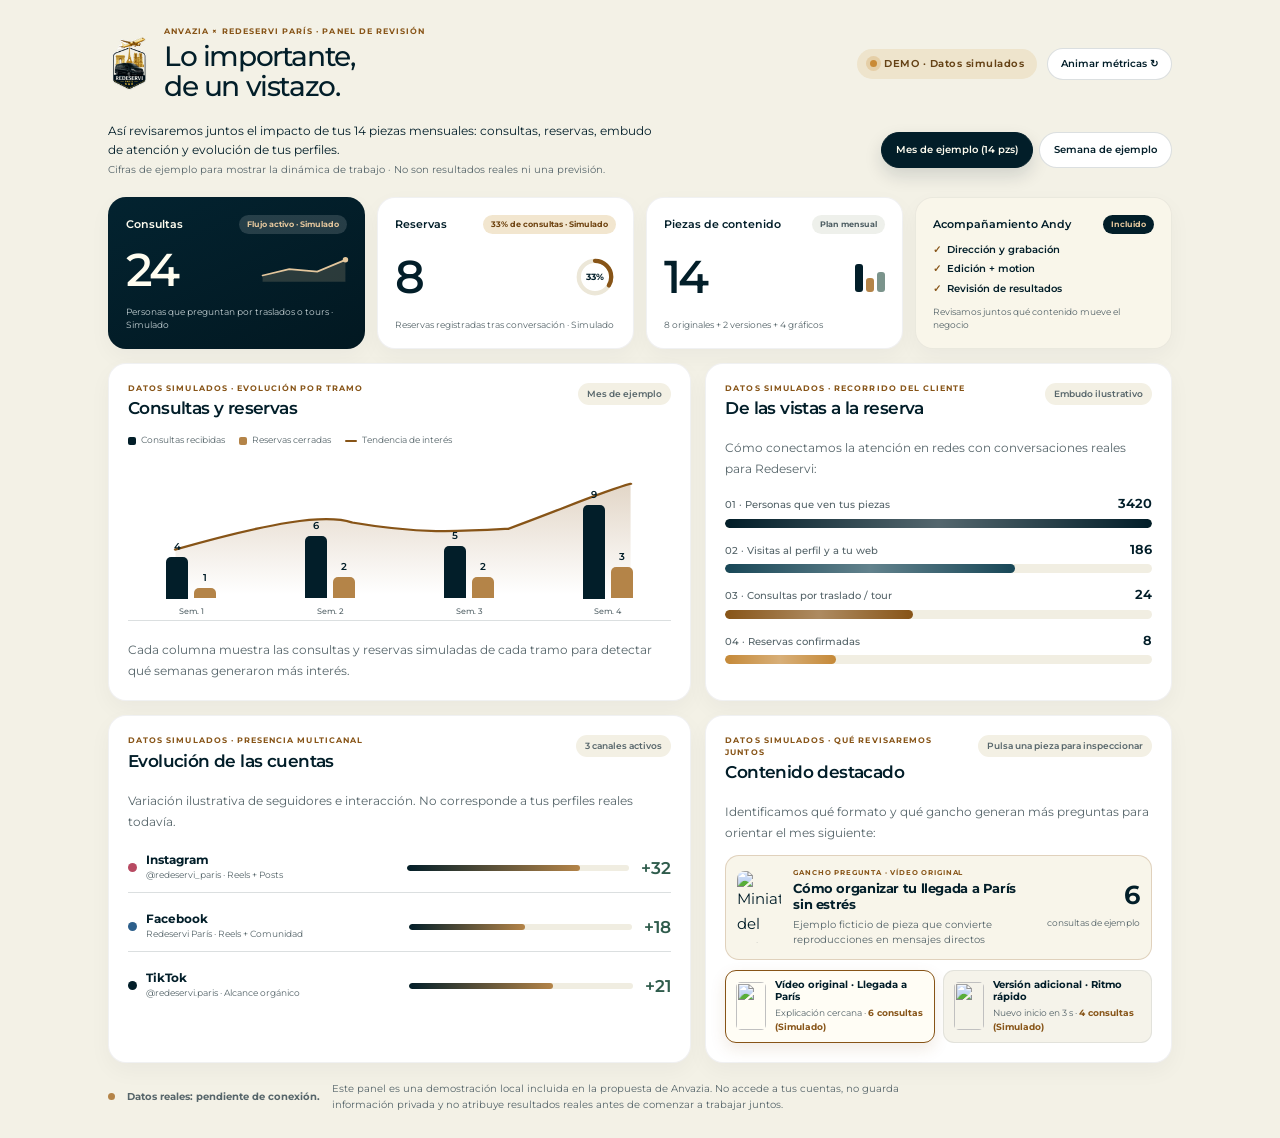
==== demo.html @ 2d719757 "feat: deploy Redeservi proposal and dashboard demo" ====
<!doctype html>
<html lang="es">
<head>
<meta charset="utf-8">
<meta name="referrer" content="no-referrer">
<meta name="viewport" content="width=device-width,initial-scale=1">
<title>Redeservi · Panel demo de seguimiento y resultados</title>
<link rel="stylesheet" href="web-assets/site.css">
<script src="web-assets/site.js" defer></script>
</head>
<body class="dashboard-body">
<main class="dashboard-app" id="dashboard-root">
 <header class="dashboard-header">
  <div class="dashboard-brand">
   <img data-local="web-assets/logo.png" data-imgur="https://i.imgur.com/gsu6xul.png" src="web-assets/logo.png" onerror="if(!this.dataset.fb){this.dataset.fb=1;this.src=this.dataset.imgur;}" alt="Redeservi París" width="48" height="72">
   <div>
    <span class="small-label">ANVAZIA × REDESERVI PARÍS · PANEL DE REVISIÓN</span>
    <h1>Lo importante,<br>de un vistazo.</h1>
   </div>
  </div>
  <div class="dashboard-header-right">
   <span class="demo-badge"><i class="dot-live" aria-hidden="true"></i> DEMO · Datos simulados</span>
   <button type="button" class="dash-replay-btn" id="dash-animate-btn" title="Repetir animación del dashboard">Animar métricas ↻</button>
  </div>
 </header>

 <div class="dashboard-intro">
  <p>Así revisaremos juntos el impacto de tus 14 piezas mensuales: consultas, reservas, embudo de atención y evolución de tus perfiles.<br><span>Cifras de ejemplo para mostrar la dinámica de trabajo · No son resultados reales ni una previsión.</span></p>
  <div class="period-controls" role="group" aria-label="Seleccionar periodo de datos simulados">
   <button type="button" class="selected" data-period="month" aria-pressed="true">Mes de ejemplo (14 pzs)</button>
   <button type="button" data-period="week" aria-pressed="false">Semana de ejemplo</button>
  </div>
 </div>

 <div id="dashboard-values" aria-live="polite">
  <div class="metric-grid">
   <article class="metric primary">
    <div class="metric-top">
     <span>Consultas</span>
     <em class="metric-pill" id="consultations-pill">Flujo activo · Simulado</em>
    </div>
    <div class="metric-main-row">
     <strong id="consultations">24</strong>
     <svg class="mini-sparkline" viewBox="0 0 110 38" aria-hidden="true">
      <path class="spark-fill" id="spark-consult-fill" d="M2,34 L2,26 L36,18 L72,21 L108,6 L108,34 Z"></path>
      <path class="spark-line" id="spark-consult-line" d="M2,26 L36,18 L72,21 L108,6"></path>
      <circle class="spark-dot" id="spark-consult-dot" cx="108" cy="6" r="3.5"></circle>
     </svg>
    </div>
    <p>Personas que preguntan por traslados o tours · Simulado</p>
   </article>

   <article class="metric">
    <div class="metric-top">
     <span>Reservas</span>
     <em class="metric-pill gold" id="reservations-rate">33% de consultas · Simulado</em>
    </div>
    <div class="metric-main-row">
     <strong id="reservations">8</strong>
     <div class="mini-ring-wrap" aria-hidden="true">
      <svg class="mini-ring" viewBox="0 0 44 44">
       <circle class="ring-bg" cx="22" cy="22" r="17"></circle>
       <circle class="ring-fg" id="reservations-ring" cx="22" cy="22" r="17" stroke-dasharray="106.8" stroke-dashoffset="71"></circle>
      </svg>
      <span id="reservations-ring-label">33%</span>
     </div>
    </div>
    <p>Reservas registradas tras conversación · Simulado</p>
   </article>

   <article class="metric">
    <div class="metric-top">
     <span>Piezas de contenido</span>
     <em class="metric-pill subtle">Plan mensual</em>
    </div>
    <div class="metric-main-row">
     <strong id="content-count">14</strong>
     <div class="piece-stack-bars" aria-hidden="true">
      <span class="ps-orig" title="8 originales"></span>
      <span class="ps-ver" title="2 versiones"></span>
      <span class="ps-graf" title="4 gráficos"></span>
     </div>
    </div>
    <p id="content-label">8 originales + 2 versiones + 4 gráficos</p>
   </article>

   <article class="metric review-card">
    <div class="metric-top">
     <span>Acompañamiento Andy</span>
     <em class="metric-pill dark">Incluido</em>
    </div>
    <div class="review-checks">
     <span><i>✓</i> Dirección y grabación</span>
     <span><i>✓</i> Edición + motion</span>
     <span><i>✓</i> Revisión de resultados</span>
    </div>
    <p>Revisamos juntos qué contenido mueve el negocio</p>
   </article>
  </div>

  <div class="dashboard-panels">
   <section class="chart-panel">
    <div class="panel-heading">
     <div>
      <span class="small-label">DATOS SIMULADOS · EVOLUCIÓN POR TRAMO</span>
      <h2>Consultas y reservas</h2>
     </div>
     <span class="period-chip" id="period-label">Mes de ejemplo</span>
    </div>
    <div class="chart-legend">
     <span><i class="leg-ink"></i>Consultas recibidas</span>
     <span><i class="leg-gold"></i>Reservas cerradas</span>
     <span><i class="leg-line"></i>Tendencia de interés</span>
    </div>
    <div class="chart-stage">
     <svg class="chart-wave-svg" viewBox="0 0 400 150" preserveAspectRatio="none" aria-hidden="true">
      <defs>
       <linearGradient id="waveGrad" x1="0" y1="0" x2="0" y2="1">
        <stop offset="0%" stop-color="#875417" stop-opacity="0.24"></stop>
        <stop offset="100%" stop-color="#875417" stop-opacity="0.0"></stop>
       </linearGradient>
      </defs>
      <path id="chart-wave-area" d="M35,95 C105,65 145,55 165,65 C215,78 245,75 280,72 C320,50 350,30 370,22 L370,145 L35,145 Z" fill="url(#waveGrad)"></path>
      <path class="wave-stroke-anim" id="chart-wave-line" d="M35,95 C105,65 145,55 165,65 C215,78 245,75 280,72 C320,50 350,30 370,22" fill="none" stroke="#875417" stroke-width="2.5" stroke-linecap="round"></path>
     </svg>
     <div class="bar-chart" id="bar-chart" aria-label="Mes de ejemplo: 24 consultas y 8 reservas">
      <div class="bar-group"><div class="bar" style="height:35%" aria-label="Sem. 1: 4 consultas simuladas"><b>4</b></div><div class="bar reservation" style="height:10%" aria-label="Sem. 1: 1 reservas simuladas"><b>1</b></div><span>Sem. 1</span></div>
      <div class="bar-group"><div class="bar" style="height:52%" aria-label="Sem. 2: 6 consultas simuladas"><b>6</b></div><div class="bar reservation" style="height:18%" aria-label="Sem. 2: 2 reservas simuladas"><b>2</b></div><span>Sem. 2</span></div>
      <div class="bar-group"><div class="bar" style="height:43%" aria-label="Sem. 3: 5 consultas simuladas"><b>5</b></div><div class="bar reservation" style="height:18%" aria-label="Sem. 3: 2 reservas simuladas"><b>2</b></div><span>Sem. 3</span></div>
      <div class="bar-group"><div class="bar" style="height:78%" aria-label="Sem. 4: 9 consultas simuladas"><b>9</b></div><div class="bar reservation" style="height:26%" aria-label="Sem. 4: 3 reservas simuladas"><b>3</b></div><span>Sem. 4</span></div>
     </div>
    </div>
    <p class="caption">Cada columna muestra las consultas y reservas simuladas de cada tramo para detectar qué semanas generaron más interés.</p>
   </section>

   <section class="funnel-panel">
    <div class="panel-heading">
     <div>
      <span class="small-label">DATOS SIMULADOS · RECORRIDO DEL CLIENTE</span>
      <h2>De las vistas a la reserva</h2>
     </div>
     <span class="period-chip">Embudo ilustrativo</span>
    </div>
    <p class="caption">Cómo conectamos la atención en redes con conversaciones reales para Redeservi:</p>
    <div class="funnel-steps" id="funnel-steps">
     <div class="funnel-row">
      <div class="funnel-meta"><span>01 · Personas que ven tus piezas</span><strong id="funnel-reach">3.420</strong></div>
      <div class="funnel-bar-track"><div class="funnel-bar-fill f1" id="funnel-bar-1" style="width:100%"></div></div>
     </div>
     <div class="funnel-row">
      <div class="funnel-meta"><span>02 · Visitas al perfil y a tu web</span><strong id="funnel-visits">186</strong></div>
      <div class="funnel-bar-track"><div class="funnel-bar-fill f2" id="funnel-bar-2" style="width:68%"></div></div>
     </div>
     <div class="funnel-row">
      <div class="funnel-meta"><span>03 · Consultas por traslado / tour</span><strong id="funnel-queries">24</strong></div>
      <div class="funnel-bar-track"><div class="funnel-bar-fill f3" id="funnel-bar-3" style="width:44%"></div></div>
     </div>
     <div class="funnel-row">
      <div class="funnel-meta"><span>04 · Reservas confirmadas</span><strong id="funnel-bookings">8</strong></div>
      <div class="funnel-bar-track"><div class="funnel-bar-fill f4" id="funnel-bar-4" style="width:26%"></div></div>
     </div>
    </div>
   </section>
  </div>

  <div class="dashboard-panels secondary-panels">
   <section class="account-panel">
    <div class="panel-heading">
     <div>
      <span class="small-label">DATOS SIMULADOS · PRESENCIA MULTICANAL</span>
      <h2>Evolución de las cuentas</h2>
     </div>
     <span class="period-chip">3 canales activos</span>
    </div>
    <p class="caption">Variación ilustrativa de seguidores e interacción. No corresponde a tus perfiles reales todavía.</p>

    <div class="account-list">
     <div class="account-row">
      <div class="acc-info">
       <span class="acc-dot ig" aria-hidden="true"></span>
       <div><b>Instagram</b><small>@redeservi_paris · Reels + Posts</small></div>
      </div>
      <div class="acc-bar-wrap" aria-hidden="true"><i id="ig-bar" style="width:78%"></i></div>
      <strong id="instagram-growth">+32</strong>
     </div>
     <div class="account-row">
      <div class="acc-info">
       <span class="acc-dot fb" aria-hidden="true"></span>
       <div><b>Facebook</b><small>Redeservi París · Reels + Comunidad</small></div>
      </div>
      <div class="acc-bar-wrap" aria-hidden="true"><i id="fb-bar" style="width:52%"></i></div>
      <strong id="facebook-growth">+18</strong>
     </div>
     <div class="account-row">
      <div class="acc-info">
       <span class="acc-dot tt" aria-hidden="true"></span>
       <div><b>TikTok</b><small>@redeservi.paris · Alcance orgánico</small></div>
      </div>
      <div class="acc-bar-wrap" aria-hidden="true"><i id="tt-bar" style="width:64%"></i></div>
      <strong id="tiktok-growth">+21</strong>
     </div>
    </div>
   </section>

   <section class="highlight-panel">
    <div class="panel-heading">
     <div>
      <span class="small-label">DATOS SIMULADOS · QUÉ REVISAREMOS JUNTOS</span>
      <h2>Contenido destacado</h2>
     </div>
     <span class="period-chip">Pulsa una pieza para inspeccionar</span>
    </div>
    <p class="caption">Identificamos qué formato y qué gancho generan más preguntas para orientar el mes siguiente:</p>

    <div class="highlight-content" id="highlight-spotlight">
     <img class="highlight-thumb" id="highlight-thumb" data-local="web-assets/frank-scene-1.jpg" referrerpolicy="no-referrer" src="https://i.imgur.com/VEMhMF5.jpeg" onerror="if(!this.dataset.fb){this.dataset.fb=1;this.src='web-assets/frank-scene-1.jpg';}" alt="Miniatura del vídeo de Frank" width="56" height="96">
     <div class="highlight-copy">
      <span class="hl-tag" id="highlight-tag">GANCHO PREGUNTA · VÍDEO ORIGINAL</span>
      <h3 id="highlight-title">Cómo organizar tu llegada a París sin estrés</h3>
      <p id="highlight-desc">Ejemplo ficticio de pieza que convierte reproducciones en mensajes directos</p>
     </div>
     <div class="highlight-number">
      <strong id="highlight-count">6</strong>
      <span>consultas de ejemplo</span>
     </div>
    </div>

    <div class="highlight-subgrid" role="group" aria-label="Seleccionar pieza de ejemplo para ver impacto">
     <button type="button" class="hl-mini-card is-selected" data-hl-piece="0">
      <img data-local="web-assets/frank-scene-1.jpg" referrerpolicy="no-referrer" src="https://i.imgur.com/VEMhMF5.jpeg" onerror="if(!this.dataset.fb){this.dataset.fb=1;this.src='web-assets/frank-scene-1.jpg';}" alt="" width="40" height="68">
      <div>
       <b>Vídeo original · Llegada a París</b>
       <span>Explicación cercana · <b>6 consultas (Simulado)</b></span>
      </div>
     </button>
     <button type="button" class="hl-mini-card" data-hl-piece="1">
      <img data-local="web-assets/frank-scene-3.jpg" referrerpolicy="no-referrer" src="https://i.imgur.com/r777lOv.jpeg" onerror="if(!this.dataset.fb){this.dataset.fb=1;this.src='web-assets/frank-scene-3.jpg';}" alt="" width="40" height="68">
      <div>
       <b>Versión adicional · Ritmo rápido</b>
       <span>Nuevo inicio en 3 s · <b>4 consultas (Simulado)</b></span>
      </div>
     </button>
    </div>
   </section>
  </div>
 </div>

 <footer class="dashboard-footer">
  <span class="connection-dot" aria-hidden="true"></span>
  <b>Datos reales: pendiente de conexión.</b>
  <p>Este panel es una demostración local incluida en la propuesta de Anvazia. No accede a tus cuentas, no guarda información privada y no atribuye resultados reales antes de comenzar a trabajar juntos.</p>
 </footer>
 <noscript><p>JavaScript desactivado: se muestra solo el ejemplo mensual estático, sin animación ni cambio de periodo.</p></noscript>
</main>
</body>
</html>
---- web-assets/site.css ----
@import url('font.css');
:root{
 --ink:#021e29;
 --ink-soft:#0b2f3d;
 --cream:#fffdf0;
 --gold:#875417;
 --gold-bright:#d69e4e;
 --sand:#ece8d9;
 --muted:#56656a;
 --line:rgba(2,30,41,.14);
 --ease:cubic-bezier(.22,1,.36,1);
 --spring:cubic-bezier(.34,1.56,.64,1);
}
*{box-sizing:border-box}
html{scroll-behavior:smooth;scroll-padding-top:84px;overflow-x:hidden}
body{margin:0;background:var(--cream);color:var(--ink);font:400 15px/1.65 Montserrat,sans-serif;overflow-x:hidden}
img,video,iframe,svg{max-width:100%}
img{display:block}
a{color:inherit}
button{font:inherit;cursor:pointer}
button,a{-webkit-tap-highlight-color:transparent}
a:focus-visible,button:focus-visible,[tabindex]:focus-visible{outline:3px solid #bc7d2f;outline-offset:4px}
button:disabled{cursor:default}
.wrap{width:min(1180px,calc(100% - 88px));margin-inline:auto}
h1,h2,h3,p,figure{margin:0}
h1,h2{font-weight:500;line-height:1.05;letter-spacing:-.06em}
h1{font-size:clamp(38px,4.6vw,66px)}
h2{font-size:clamp(30px,3.8vw,50px)}
h1 em,h2 em{font-family:Georgia,serif;font-weight:400;letter-spacing:-.04em;color:var(--gold)}
h3{font-size:19px;line-height:1.32;letter-spacing:-.03em}
p{max-width:66ch}
p+p{margin-top:12px}
.eyebrow,.small-label{font-size:10px;letter-spacing:.14em;font-weight:700;line-height:1.5;text-transform:uppercase}
.eyebrow{margin-bottom:20px;color:var(--gold);display:inline-flex;align-items:center;gap:8px}
.small-label{display:block}
.lead{font-size:16px;line-height:1.85;color:var(--muted)}
.caption{font-size:12px;line-height:1.75;color:var(--muted);margin-top:18px;max-width:92ch}
.skip{position:absolute;top:-100px;left:20px;background:white;padding:12px;z-index:60}
.skip:focus{top:10px}

/* Top Scroll Progress & Ambient Grain */
.scroll-progress{
 position:fixed;
 top:0;
 left:0;
 right:0;
 height:3px;
 background:linear-gradient(90deg,#875417,#e4c79d,#021e29);
 transform-origin:left;
 transform:scaleX(0);
 z-index:55;
 pointer-events:none;
}
.ambient-grain{
 position:fixed;
 inset:0;
 pointer-events:none;
 z-index:45;
 opacity:.028;
 background-image:radial-gradient(#021e29 .75px,transparent .75px);
 background-size:14px 14px;
}

/* Reveal & Stagger Motion */
[data-reveal]{opacity:1;transform:translateY(0);transition:opacity .85s var(--ease),transform .85s var(--ease)}
.js-ready [data-reveal]:not(.is-visible){opacity:0;transform:translateY(28px)}
.js-ready [data-reveal].is-visible [data-stagger="1"]{animation:card-rise .75s var(--ease) .06s both}
.js-ready [data-reveal].is-visible [data-stagger="2"]{animation:card-rise .75s var(--ease) .18s both}
.js-ready [data-reveal].is-visible [data-stagger="3"]{animation:card-rise .75s var(--ease) .3s both}
@keyframes card-rise{from{opacity:0;transform:translateY(22px) scale(.97)}to{opacity:1;transform:translateY(0) scale(1)}}

/* Floating Fluid Island Header */
.masthead{
 display:flex;
 align-items:center;
 justify-content:space-between;
 padding:14px 24px;
 margin-top:14px;
 gap:20px;
 border-radius:100px;
 background:rgba(255,253,240,.86);
 backdrop-filter:blur(14px);
 -webkit-backdrop-filter:blur(14px);
 border:1px solid rgba(2,30,41,.1);
 box-shadow:0 12px 32px rgba(2,30,41,.05);
 position:sticky;
 top:12px;
 z-index:40;
 transition:box-shadow .35s var(--ease),background .35s var(--ease);
}
.wordmark{font-size:25px;font-weight:650;letter-spacing:-.08em;text-decoration:none;line-height:1}
.wordmark span{display:block;font-size:7.5px;letter-spacing:.3em;margin:5px 0 0 2px;color:var(--gold)}
.mast-nav{display:flex;gap:6px;align-items:center}
.mast-nav a{
 font-size:11.5px;
 text-decoration:none;
 color:var(--muted);
 font-weight:600;
 padding:7px 13px;
 border-radius:100px;
 transition:color .25s var(--ease),background .25s var(--ease);
}
.mast-nav a:hover,.mast-nav a.is-current{color:var(--ink);background:rgba(2,30,41,.07)}
.nav-link{
 font-size:11.5px;
 font-weight:600;
 text-decoration:none;
 background:var(--ink);
 color:var(--cream);
 padding:8px 15px;
 border-radius:100px;
 transition:transform .3s var(--ease),background .3s var(--ease);
}
.nav-link:hover{transform:translateY(-1px);background:#0d3948}
.nav-link span{margin-left:6px}

/* Hero */
.hero{display:grid;grid-template-columns:1.2fr 1fr;align-items:center;gap:44px;padding-block:44px 76px}
.pulse-ring{width:8px;height:8px;border-radius:50%;background:var(--gold);box-shadow:0 0 0 5px rgba(135,84,23,.18);animation:pulse-dot 2.2s infinite}
.hero-copy .lead{margin:24px 0 28px;max-width:54ch}
.hero-actions{display:flex;flex-wrap:wrap;gap:12px;align-items:center}
.byline{font-size:11px;margin-top:20px;color:var(--muted)}
.button{
 display:inline-flex;
 align-items:center;
 justify-content:space-between;
 gap:16px;
 border:0;
 border-radius:100px;
 background:var(--ink);
 color:var(--cream);
 text-decoration:none;
 font-size:12px;
 font-weight:600;
 padding:8px 8px 8px 22px;
 transition:transform .38s var(--ease),background .38s var(--ease),box-shadow .38s var(--ease);
 min-height:48px;
}
.button span{display:grid;place-items:center;width:32px;height:32px;border-radius:50%;background:rgba(255,255,255,.14);font-size:16px;transition:transform .38s var(--spring)}
.button:hover{transform:translateY(-2px);background:#0c3847;box-shadow:0 14px 28px rgba(2,30,41,.16)}
.button:hover span{transform:translate(2px,-2px) scale(1.08)}
.button:active{transform:scale(.98)}
.button.ghost{background:rgba(2,30,41,.05);color:var(--ink);border:1px solid var(--line)}
.button.ghost span{background:rgba(2,30,41,.09)}
.button.light{background:var(--cream);color:var(--ink)}
.button.light span{background:var(--sand)}

.hero-art{
 min-height:510px;
 position:relative;
 display:flex;
 justify-content:center;
 align-items:center;
 background:radial-gradient(circle at 50% 38%,#f7f4e6 0%,#e7e1cd 100%);
 border-radius:160px 160px 28px 28px;
 margin:0 0 25px 16px;
 padding:6px;
 box-shadow:inset 0 0 0 1px rgba(135,84,23,.22),0 26px 56px rgba(2,30,41,.09);
}
.hero-glow-orb{
 position:absolute;
 width:280px;
 height:280px;
 border-radius:50%;
 background:radial-gradient(circle,rgba(214,158,78,.28) 0%,rgba(214,158,78,0) 70%);
 animation:orb-breathe 4.5s ease-in-out infinite alternate;
 pointer-events:none;
}
@keyframes orb-breathe{from{transform:scale(.88);opacity:.65}to{transform:scale(1.18);opacity:1}}
.brand-orbit{position:absolute;width:85%;height:85%;border:1px dashed rgba(135,84,23,.28);border-radius:50%;animation:orbit-spin 38s linear infinite;pointer-events:none}
.brand-orbit.orbit-inner{width:67%;height:67%;border-style:solid;border-color:rgba(2,30,41,.1);animation-direction:reverse;animation-duration:28s}
@keyframes orbit-spin{to{transform:rotate(360deg)}}
.orbit-node{
 position:absolute;
 background:var(--cream);
 color:var(--ink);
 border:1px solid rgba(135,84,23,.3);
 font-size:8px;
 font-weight:700;
 padding:3px 8px;
 border-radius:100px;
 box-shadow:0 4px 12px rgba(2,30,41,.08);
 animation:orbit-counter 38s linear infinite;
}
.orbit-inner .orbit-node{animation-direction:reverse;animation-duration:28s;background:var(--ink);color:#e4c79d}
@keyframes orbit-counter{to{transform:rotate(-360deg)}}
.orbit-node.n1{top:-10px;left:42%}
.orbit-node.n2{bottom:14%;right:-12px}
.orbit-node.n3{top:18%;left:-14px}
.orbit-node.n4{bottom:-10px;left:38%}

.hero-logo{width:236px;height:auto;position:relative;margin-top:-26px;filter:drop-shadow(0 22px 28px rgba(2,30,41,.15));animation:float-soft 4.8s ease-in-out infinite alternate}
@keyframes float-soft{from{transform:translateY(-6px)}to{transform:translateY(6px)}}
.hero-floating-pill{
 position:absolute;
 background:rgba(255,253,240,.94);
 border:1px solid rgba(135,84,23,.26);
 border-radius:100px;
 padding:7px 14px;
 font-size:10px;
 font-weight:600;
 display:inline-flex;
 align-items:center;
 gap:8px;
 box-shadow:0 12px 26px rgba(2,30,41,.1);
}
.hero-floating-pill.pill-top{top:22px;right:18px;animation:float-soft 4s ease-in-out infinite alternate-reverse}
.hero-floating-pill.pill-left{
 top:38%;
 left:-22px;
 border-radius:14px;
 flex-direction:column;
 align-items:flex-start;
 gap:1px;
 padding:9px 13px;
 animation:float-soft 5.2s ease-in-out infinite alternate;
}
.hero-floating-pill.pill-left b{font-size:11px;color:var(--ink)}
.hero-floating-pill.pill-left small{font-size:8.5px;color:var(--gold);font-weight:600}
.dot-live{width:7px;height:7px;border-radius:50%;background:#c98a35;display:inline-block;box-shadow:0 0 0 4px rgba(201,138,53,.24);animation:pulse-dot 2s infinite}
@keyframes pulse-dot{0%,100%{transform:scale(1);opacity:1}50%{transform:scale(1.28);opacity:.7}}

.hero-seal{
 position:absolute;
 bottom:-22px;
 left:-24px;
 right:18px;
 background:linear-gradient(155deg,#042836 0%,#021821 100%);
 color:var(--cream);
 padding:18px 26px;
 border-radius:14px 24px 24px 24px;
 box-shadow:0 20px 40px rgba(2,30,41,.2);
 border:1px solid rgba(228,199,157,.24);
}
.hero-seal>span{display:block;font-size:9px;letter-spacing:.08em;color:#d8c3a3}
.hero-seal strong{display:block;font-size:44px;line-height:1.18;letter-spacing:-.06em;font-weight:500;color:var(--cream)}
.hero-seal small{font-size:15px;font-weight:400;letter-spacing:0;margin-left:6px;color:#e4c79d}

/* Overview bar */
.overview{display:grid;grid-template-columns:repeat(4,1fr);border-block:1px solid var(--line);padding-block:22px;gap:20px}
.ov-item{display:flex;align-items:center;gap:14px;padding:6px 10px;border-radius:14px;transition:background .3s var(--ease),transform .3s var(--ease)}
.ov-item:hover{background:rgba(135,84,23,.06);transform:translateY(-2px)}
.overview strong{font-size:48px;font-weight:500;letter-spacing:-.07em;line-height:1.05;color:var(--ink)}
.overview span{font-size:11px;line-height:1.55;color:var(--muted)}

/* Sections & Equation with Animated Mini-Motions */
.section{padding-block:88px}
.section-head{margin-bottom:42px}
.section-head>p:last-child{margin-top:20px;max-width:62ch;color:var(--muted)}
.split-head{display:grid;grid-template-columns:1.35fr 1fr;gap:48px;align-items:end}
.split-head>p:last-child{font-size:14px;margin-top:0}
.equation{display:grid;grid-template-columns:1fr 30px 1fr 30px 1fr;align-items:stretch;gap:12px}
.number-card{
 padding:26px 24px;
 border-radius:24px;
 background:#f3f0e4;
 box-shadow:inset 0 1px 0 rgba(255,255,255,.9),0 12px 28px rgba(2,30,41,.05);
 border:1px solid rgba(2,30,41,.08);
 display:flex;
 flex-direction:column;
 transition:transform .4s var(--ease),box-shadow .4s var(--ease);
}
.number-card:hover{transform:translateY(-6px);box-shadow:0 20px 42px rgba(2,30,41,.1)}
.nc-head{display:flex;justify-content:space-between;align-items:center;gap:8px}
.nc-chip{font-size:8px;font-weight:700;padding:3px 9px;border-radius:100px;background:rgba(2,30,41,.08);color:var(--ink)}
.originals .nc-chip{background:rgba(228,199,157,.16);color:#e4c79d}
.number-card>strong{font-size:92px;font-weight:450;line-height:1.06;letter-spacing:-.08em;display:block;margin:14px 0}
.number-card p{font-size:13px;line-height:1.72;margin-top:10px;flex:1}
.number-card .small-label{font-size:8px}

/* Mini motion graphics inside the 3 equation cards */
.nc-mini-motion{margin-top:16px;padding-top:12px;border-top:1px solid rgba(2,30,41,.08)}
.originals .nc-mini-motion{border-top-color:rgba(255,255,255,.12)}
.reels-slots{display:grid;grid-template-columns:repeat(8,1fr);gap:5px}
.reels-slots i{
 display:block;
 height:26px;
 border-radius:4px;
 background:rgba(228,199,157,.22);
 border:1px solid rgba(228,199,157,.38);
 animation:slot-pulse 2.4s ease-in-out infinite;
}
.reels-slots i:nth-child(2){animation-delay:.2s}
.reels-slots i:nth-child(3){animation-delay:.4s}
.reels-slots i:nth-child(4){animation-delay:.6s}
.reels-slots i:nth-child(5){animation-delay:.8s}
.reels-slots i:nth-child(6){animation-delay:1s}
.reels-slots i:nth-child(7){animation-delay:1.2s}
.reels-slots i:nth-child(8){animation-delay:1.4s}
@keyframes slot-pulse{0%,100%{background:rgba(228,199,157,.18);transform:scaleY(.88)}50%{background:#e4c79d;transform:scaleY(1.06)}}

.branch-slots{display:flex;gap:6px}
.branch-slots span{
 flex:1;
 font-size:9px;
 font-weight:700;
 padding:6px 8px;
 border-radius:7px;
 background:rgba(255,253,240,.75);
 text-align:center;
 border:1px solid rgba(135,84,23,.22);
 animation:branch-swap 3s ease-in-out infinite alternate;
}
.branch-slots span:last-child{animation-delay:1.5s}
@keyframes branch-swap{from{transform:translateY(0);border-color:rgba(135,84,23,.18)}to{transform:translateY(-2px);border-color:var(--gold);background:#fffdf0}}

.grid-slots{display:grid;grid-template-columns:repeat(4,1fr);gap:5px}
.grid-slots b{
 font-size:8.5px;
 font-weight:700;
 padding:6px 4px;
 border-radius:6px;
 background:white;
 text-align:center;
 border:1px solid rgba(2,30,41,.1);
}

.card-meter{height:4px;background:rgba(2,30,41,.1);border-radius:4px;margin-top:14px;overflow:hidden}
.card-meter span{display:block;height:100%;background:var(--gold);border-radius:4px;position:relative;overflow:hidden}
.card-meter span::after{
 content:'';
 position:absolute;
 inset:0;
 background:linear-gradient(90deg,transparent,rgba(255,255,255,.55),transparent);
 animation:shimmer-sweep 2.6s infinite;
}
@keyframes shimmer-sweep{from{transform:translateX(-100%)}to{transform:translateX(100%)}}

.originals{background:linear-gradient(165deg,#042533 0%,#021821 100%);color:var(--cream)}
.originals .small-label{color:#e4c79d}
.originals .card-meter{background:rgba(255,255,255,.14)}
.originals .card-meter span{background:#e4c79d}
.versions{background:#e7ddc5}
.operator{display:grid;place-items:center;font-size:28px;color:var(--gold);font-weight:600}
.total-line{border-bottom:1px solid var(--line);padding:26px 0;display:flex;justify-content:space-between;align-items:center;gap:20px}
.total-breakdown{flex:1;max-width:520px}
.total-breakdown>span{font-size:13px;display:block}
.total-segments{display:grid;grid-template-columns:8fr 2fr 4fr;gap:4px;height:6px;margin-top:10px}
.total-segments i{display:block;border-radius:100px}
.seg-o{background:var(--ink)}
.seg-v{background:#b48448}
.seg-g{background:#6f8a82}
.total-line>strong{font-size:42px;line-height:1.15;letter-spacing:-.05em}
.total-line small{font-size:15px;font-weight:450;letter-spacing:-.01em;color:var(--gold)}

/* Dark section & gallery with Lightbox zoom */
.dark-section{background:var(--ink);color:var(--cream)}
.dark-section h2 em,.dark-section .eyebrow{color:#e4c79d}
.dark-section .section-head>p:last-child,.dark-section .caption{color:#bfcbcd}
.gallery-header{display:flex;justify-content:space-between;align-items:center;margin-bottom:18px}
.gallery-header h3{font-weight:450}
.gallery-controls{display:flex;gap:8px}
.gallery-controls button{border:1px solid #6b797d;background:rgba(255,255,255,.04);color:var(--cream);border-radius:50%;width:42px;height:42px;font-size:18px;transition:background .25s var(--ease),transform .25s var(--ease)}
.gallery-controls button:hover{background:rgba(255,255,255,.14);transform:scale(1.06)}
.research-gallery{display:flex;gap:20px;overflow-x:auto;scroll-snap-type:x mandatory;padding-bottom:20px;scrollbar-color:#bd9c6c #16343e;scrollbar-width:thin}
.research-gallery figure{flex:0 0 42%;scroll-snap-align:start;background:#0b2c37;padding:8px;border-radius:16px;min-width:0;border:1px solid rgba(255,255,255,.09);transition:transform .35s var(--ease),border-color .35s var(--ease)}
.research-gallery figure:hover{transform:translateY(-4px);border-color:rgba(228,199,157,.4)}
.research-gallery a{display:block;background:white;border-radius:10px;overflow:hidden;position:relative;text-decoration:none}
.research-gallery img{width:100%;height:250px;object-fit:cover;object-position:top;transition:transform .55s var(--ease)}
.research-gallery a:hover img{transform:scale(1.04)}
.zoom-pill{
 position:absolute;
 right:10px;
 bottom:10px;
 background:rgba(2,30,41,.86);
 color:#e4c79d;
 font-size:9px;
 font-weight:700;
 padding:5px 10px;
 border-radius:100px;
 border:1px solid rgba(228,199,157,.35);
 opacity:0;
 transform:translateY(6px);
 transition:opacity .3s var(--ease),transform .3s var(--ease);
}
.research-gallery a:hover .zoom-pill,.research-gallery a:focus-visible .zoom-pill{opacity:1;transform:translateY(0)}
.research-gallery figcaption{padding:14px 10px 8px}
.research-gallery figcaption b{display:block;font-size:13px;font-weight:500}
.research-gallery figcaption span{font-size:11px;color:#bfcbcd}

/* Section 03: Motion Graphic + Frank Video Studio Stage */
.video-layout{display:grid;grid-template-columns:400px minmax(0,1fr);gap:48px;align-items:start}
.video-layout.single-col{grid-template-columns:minmax(0,1fr);max-width:920px}
.motion-card{
 width:100%;
 max-width:400px;
 background:linear-gradient(165deg,#052838 0%,#02161f 100%);
 color:var(--cream);
 padding:18px;
 border-radius:28px;
 box-shadow:0 26px 64px rgba(2,30,41,.22),inset 0 0 0 1px rgba(228,199,157,.18);
 position:relative;
}
.mg-top-bar{display:flex;justify-content:space-between;align-items:center;gap:8px;margin-bottom:12px}
.mg-live-pill{display:inline-flex;align-items:center;gap:7px;font-size:9px;font-weight:700;letter-spacing:.1em;background:rgba(255,255,255,.08);padding:5px 10px;border-radius:100px;color:#e4c79d}
.mg-step-counter{font-size:9px;letter-spacing:.12em;color:#a8b9bd;font-weight:600}

/* 3D Fanned Scene Strip (Ref 04 / Ref 05 style) */
.mg-scene-fan{display:grid;grid-template-columns:repeat(4,1fr);gap:7px;margin-bottom:12px;perspective:600px}
.mg-scene-thumb{
 background:#0b2c37;
 border:1px solid rgba(255,255,255,.14);
 border-radius:11px;
 padding:4px;
 color:var(--cream);
 text-align:center;
 transition:transform .42s var(--spring),border-color .35s var(--ease),background .35s var(--ease),box-shadow .35s var(--ease);
}
.mg-scene-thumb:nth-child(1){transform:rotate(-2.5deg)}
.mg-scene-thumb:nth-child(2){transform:rotate(-.8deg)}
.mg-scene-thumb:nth-child(3){transform:rotate(.8deg)}
.mg-scene-thumb:nth-child(4){transform:rotate(2.5deg)}
.mg-scene-thumb img{width:100%;height:56px;object-fit:cover;border-radius:7px}
.mg-scene-thumb span{display:block;font-size:8px;font-weight:600;margin-top:4px;white-space:nowrap;overflow:hidden;text-overflow:ellipsis;color:#c2d0d4}
.mg-scene-thumb:hover{transform:translateY(-3px) rotate(0deg)}
.mg-scene-thumb.is-active{
 border-color:#e4c79d;
 background:#194859;
 transform:translateY(-5px) scale(1.05) rotate(0deg);
 box-shadow:0 12px 24px rgba(0,0,0,.38),0 0 0 2px rgba(228,199,157,.42);
 z-index:2;
}
.mg-scene-thumb.is-active span{color:#fffdf0}

/* Phone screen with real video + motion graphic HUD */
.mg-phone-shell{
 padding:6px;
 background:rgba(255,255,255,.07);
 border-radius:22px;
 border:1px solid rgba(255,255,255,.14);
}
.mg-phone-screen{
 position:relative;
 border-radius:16px;
 overflow:hidden;
 aspect-ratio:9/14.2;
 background:#011218;
}
.mg-css-slides{position:absolute;inset:0;z-index:0;pointer-events:none}
.mg-css-slide{
 position:absolute;
 inset:0;
 width:100%;
 height:100%;
 object-fit:cover;
 opacity:0;
 animation:css-scene-loop 12s infinite;
 transition:opacity .45s var(--ease),transform .65s var(--ease);
}
.mg-css-slide.s1{animation-delay:0s;opacity:1}
.mg-css-slide.s2{animation-delay:3s}
.mg-css-slide.s3{animation-delay:6s}
.mg-css-slide.s4{animation-delay:9s}
.mg-phone-screen[data-active-slide] .mg-css-slide{animation:none;opacity:0;transform:scale(1.04)}
.mg-phone-screen[data-active-slide="0"] .mg-css-slide.s1,
.mg-phone-screen[data-active-slide="1"] .mg-css-slide.s2,
.mg-phone-screen[data-active-slide="2"] .mg-css-slide.s3,
.mg-phone-screen[data-active-slide="3"] .mg-css-slide.s4{opacity:1;transform:scale(1)}
.mg-slide-vignette{
 position:absolute;
 inset:0;
 background:linear-gradient(180deg,rgba(2,24,33,.52) 0%,rgba(2,24,33,.18) 42%,rgba(2,24,33,.78) 100%);
}
@keyframes css-scene-loop{
 0%,24%{opacity:1;transform:scale(1)}
 28%,96%{opacity:0;transform:scale(1.06)}
 100%{opacity:1;transform:scale(1)}
}
.mg-center-graphic{
 position:absolute;
 top:38%;
 left:50%;
 transform:translate(-50%,-50%);
 z-index:2;
 display:grid;
 place-items:center;
 pointer-events:none;
}
.mg-orbit-ring{
 width:112px;
 height:112px;
 border-radius:50%;
 border:1px dashed rgba(228,199,157,.45);
 animation:orbit-spin 18s linear infinite;
}
.mg-cut-pill{
 position:absolute;
 background:rgba(2,30,41,.82);
 color:#e4c79d;
 border:1px solid rgba(228,199,157,.45);
 border-radius:100px;
 padding:5px 11px;
 font-size:8px;
 font-weight:700;
 letter-spacing:.12em;
 white-space:nowrap;
 box-shadow:0 8px 20px rgba(0,0,0,.35);
}
.mg-scan-reticle,.mg-hud-top,.mg-floating-card,.mg-caption-overlay{z-index:2}
.mg-phone-screen.scene-transition video{transform:scale(1.03)}
.mg-scan-reticle{
 position:absolute;
 inset:12px;
 border:1px dashed rgba(228,199,157,.22);
 border-radius:12px;
 pointer-events:none;
}
.mg-hud-top{
 position:absolute;
 top:10px;
 left:10px;
 right:10px;
 display:flex;
 justify-content:space-between;
 align-items:flex-start;
 gap:8px;
 pointer-events:none;
}
.mg-hook-badge{
 background:rgba(2,30,41,.88);
 border:1px solid rgba(228,199,157,.6);
 border-radius:12px;
 padding:7px 11px;
 box-shadow:0 10px 24px rgba(0,0,0,.38);
 transform-origin:left top;
 transition:transform .42s var(--spring),opacity .42s var(--ease);
}
.mg-hook-badge.pop{animation:hook-pop .48s var(--spring)}
@keyframes hook-pop{0%{transform:scale(.88) translateY(-6px);opacity:.5}100%{transform:scale(1) translateY(0);opacity:1}}
.mg-hook-tag{display:block;font-size:7px;letter-spacing:.14em;color:#e4c79d;font-weight:700}
.mg-hook-badge strong{display:block;font-size:11px;line-height:1.25;color:#fffdf0;margin-top:2px}
.mg-Watermark{width:28px;height:auto;opacity:.92;filter:drop-shadow(0 4px 8px rgba(0,0,0,.5))}

/* Floating kinetic card over Frank's video */
.mg-floating-card{
 position:absolute;
 left:10px;
 right:10px;
 bottom:64px;
 background:rgba(255,253,240,.96);
 color:var(--ink);
 border-radius:14px;
 padding:10px 12px;
 box-shadow:0 16px 36px rgba(2,30,41,.46);
 border:1px solid rgba(135,84,23,.32);
 pointer-events:none;
 transition:transform .42s var(--ease),opacity .42s var(--ease);
}
.mg-floating-card.pulse{animation:mg-card-pop .54s var(--spring)}
@keyframes mg-card-pop{
 0%{transform:translateY(12px) scale(.94);opacity:.4}
 65%{transform:translateY(-2px) scale(1.02);opacity:1}
 100%{transform:translateY(0) scale(1);opacity:1}
}
.mg-floating-card .small-label{font-size:7px;color:var(--gold);letter-spacing:.14em}
.mg-floating-row{display:flex;align-items:center;gap:10px;margin-top:3px}
.mg-floating-row strong{
 font-size:26px;
 font-weight:650;
 line-height:1;
 letter-spacing:-.05em;
 color:var(--ink);
 background:#e9dec4;
 border-radius:9px;
 padding:6px 9px;
 min-width:42px;
 text-align:center;
}
.mg-floating-row h3{font-size:13px;font-weight:650;line-height:1.2;color:var(--ink)}
.mg-floating-row p{font-size:10px;line-height:1.35;color:var(--muted);margin-top:2px}

/* Dynamic caption bar + waveform */
.mg-caption-overlay{
 position:absolute;
 left:10px;
 right:10px;
 bottom:10px;
 background:rgba(2,24,33,.9);
 border:1px solid rgba(255,255,255,.18);
 border-radius:11px;
 padding:7px 10px;
 display:flex;
 align-items:center;
 gap:9px;
 pointer-events:none;
}
.mg-waveform{display:flex;align-items:center;gap:2px;height:16px;flex-shrink:0}
.mg-waveform i{
 display:block;
 width:2.5px;
 height:8px;
 background:#e4c79d;
 border-radius:2px;
 animation:wave-bounce .85s ease-in-out infinite alternate;
}
.mg-waveform i:nth-child(2n){animation-duration:.6s;height:14px}
.mg-waveform i:nth-child(3n){animation-duration:1.05s;height:6px}
.mg-waveform i:nth-child(4n){animation-duration:.72s;height:12px}
@keyframes wave-bounce{from{transform:scaleY(.4)}to{transform:scaleY(1.2)}}
.mg-sub-line{font-size:10px;line-height:1.3;color:#fffdf0;font-weight:500}
.mg-sub-line span{color:#e4c79d;font-weight:700}
.mg-sub-line em{font-style:normal;background:rgba(228,199,157,.24);color:#ffe2b3;padding:1px 5px;border-radius:4px;font-weight:700}

/* Multi-track NLE mini timeline with sweeping playhead */
.mg-nle-tracks{margin-top:12px;background:rgba(255,255,255,.04);border-radius:12px;padding:9px 10px;border:1px solid rgba(255,255,255,.09);position:relative;overflow:hidden}
.mg-nle-playhead{
 position:absolute;
 top:0;
 bottom:0;
 left:66px;
 width:2px;
 background:#e4c79d;
 box-shadow:0 0 8px #e4c79d;
 pointer-events:none;
 animation:playhead-sweep 12s linear infinite;
}
.motion-card.is-playing .mg-nle-playhead{animation:playhead-sweep 12s linear forwards}
@keyframes playhead-sweep{from{left:66px}to{left:calc(100% - 12px)}}
.mg-nle-row{display:grid;grid-template-columns:56px 1fr;align-items:center;gap:8px;font-size:8px;color:#a9b9bd;margin-bottom:5px}
.mg-nle-clips{display:grid;grid-template-columns:repeat(4,1fr);gap:4px}
.mg-nle-row:nth-child(3) .mg-nle-clips{grid-template-columns:1.1fr 1.4fr 1fr}
.mg-nle-clips b{
 background:#153b49;
 color:#d7e2e5;
 padding:3px 5px;
 border-radius:4px;
 font-weight:500;
 white-space:nowrap;
 overflow:hidden;
 text-overflow:ellipsis;
 border-left:2px solid #e4c79d;
 transition:background .3s var(--ease),color .3s var(--ease);
}
.mg-nle-clips b.is-lit{background:#e4c79d;color:var(--ink);font-weight:700}
.mg-nle-clips b.m1,.mg-nle-clips b.m2,.mg-nle-clips b.m3{background:#2d2518;border-left-color:#d69e4e;color:#f3dec0}
.motion-track{height:4px;background:#24434d;margin-top:7px;border-radius:4px;overflow:hidden}
.motion-track i{display:block;height:100%;background:linear-gradient(90deg,#e4c79d,#c98a35);transform-origin:left;animation:motion-progress 12s linear infinite}
.motion-card.is-playing .motion-track i{transition:none;animation:motion-progress 12s linear forwards}
@keyframes motion-progress{from{transform:scaleX(0)}to{transform:scaleX(1)}}

.mg-controls{display:grid;grid-template-columns:1fr;gap:8px;margin-top:12px}
.mg-btn-primary,.mg-btn-secondary{
 border-radius:100px;
 padding:9px 12px;
 font-size:10px;
 font-weight:600;
 min-height:40px;
 transition:transform .25s var(--ease),background .25s var(--ease);
}
.mg-btn-primary{background:#e4c79d;color:var(--ink);border:0}
.mg-btn-primary:hover{background:#efd7b0;transform:translateY(-1px)}
.mg-btn-secondary{background:rgba(255,255,255,.08);color:var(--cream);border:1px solid rgba(255,255,255,.18)}
.mg-btn-secondary:hover{background:rgba(255,255,255,.15)}
.motion-note{font-size:9px;display:block;margin-top:10px;text-align:center;color:#9eb0b5}

/* Right side of Section 03 */
.mg-explainer-banner{
 display:flex;
 justify-content:space-between;
 align-items:center;
 gap:16px;
 background:#f2eee0;
 border:1px solid var(--line);
 border-radius:18px;
 padding:18px 22px;
 margin-bottom:20px;
}
.mg-explainer-banner .small-label{font-size:8px;color:var(--gold)}
.mg-explainer-banner h3{font-size:17px;margin-top:4px}
.mg-pill-offer{
 background:var(--ink);
 color:#e4c79d;
 font-size:10px;
 font-weight:700;
 padding:8px 14px;
 border-radius:100px;
 white-space:nowrap;
}
.variant-copy>p:not(.eyebrow):not(.caption){font-size:14px;color:var(--muted)}
.variant-options{display:flex;flex-wrap:wrap;gap:9px;margin:22px 0 16px}
.variant-options button,.period-controls button{
 border:1px solid var(--line);
 background:white;
 color:var(--ink);
 border-radius:100px;
 padding:10px 16px;
 font-size:11px;
 font-weight:600;
 min-height:42px;
 transition:background .3s var(--ease),color .3s var(--ease),transform .3s var(--ease),box-shadow .3s var(--ease);
}
.variant-options button:hover,.period-controls button:hover{transform:translateY(-1px)}
.variant-options .selected,.period-controls .selected{background:var(--ink);color:var(--cream);border-color:var(--ink);box-shadow:0 8px 18px rgba(2,30,41,.14)}
.variant-stage{
 background:#f1edde;
 border-radius:22px;
 padding:26px;
 border:1px solid rgba(2,30,41,.09);
 box-shadow:inset 0 1px 0 rgba(255,255,255,.85),0 14px 32px rgba(2,30,41,.04);
 transition:transform .35s var(--ease);
}
.variant-stage.stage-swap{animation:stage-fade .4s var(--ease)}
@keyframes stage-fade{from{opacity:.55;transform:translateY(6px)}to{opacity:1;transform:translateY(0)}}
.variant-stage-head{display:flex;justify-content:space-between;align-items:center;gap:12px}
.variant-badge{background:#e4dac1;color:#5c3b11;font-size:9px;font-weight:700;padding:5px 11px;border-radius:100px}
.variant-stage h3{margin:14px 0 10px;font-size:23px}
.variant-stage>p{font-size:13px;color:var(--muted)}

.edit-timeline{display:grid;grid-template-columns:1fr auto 1fr auto 1fr;gap:8px;align-items:center;margin-top:22px}
.timeline-step{
 background:var(--cream);
 padding:8px 10px;
 border-radius:12px;
 display:flex;
 align-items:center;
 gap:10px;
 border:1px solid rgba(2,30,41,.09);
 cursor:pointer;
 transition:transform .38s var(--spring),border-color .35s var(--ease),box-shadow .35s var(--ease);
}
.timeline-step:hover{transform:translateY(-2px)}
.timeline-step.is-highlighted{
 border-color:var(--gold);
 background:#fffdf6;
 box-shadow:0 10px 24px rgba(135,84,23,.15),0 0 0 2px rgba(135,84,23,.18);
 transform:translateY(-3px) scale(1.02);
}
.timeline-step img{width:38px;height:58px;object-fit:cover;border-radius:7px;flex-shrink:0}
.beat-step-num{
 width:36px;
 height:36px;
 border-radius:10px;
 background:var(--ink);
 color:#e4c79d;
 display:grid;
 place-items:center;
 font-size:12px;
 font-weight:700;
 flex-shrink:0;
}
.timeline-step.is-highlighted .beat-step-num{background:var(--gold);color:#fffdf0}
.timeline-step small{display:block;font-size:8px;color:var(--gold);font-weight:700;letter-spacing:.06em}
.timeline-step span{display:block;font-size:11px;font-weight:600;line-height:1.25;margin-top:2px}
.tl-connector{font-style:normal;color:var(--gold);font-weight:700;font-size:16px}

.mg-layers-breakdown{display:grid;grid-template-columns:repeat(3,1fr);gap:10px;margin-top:16px;padding-top:16px;border-top:1px solid var(--line)}
.mg-layer-chip{background:rgba(255,253,240,.72);border-radius:10px;padding:10px 12px;display:flex;align-items:flex-start;gap:8px;border:1px solid rgba(2,30,41,.06)}
.chip-dot{width:7px;height:7px;border-radius:50%;background:var(--gold);margin-top:4px;flex-shrink:0}
.mg-layer-chip b{display:block;font-size:11px;color:var(--ink)}
.mg-layer-chip span{display:block;font-size:10px;color:var(--muted);margin-top:2px}

/* Section 04: Process + Accompaniment + Review + Dashboard Value Prop */
.process-section{background:#f0ecde;border-block:1px solid var(--line)}
.value-cycle-banner{
 display:grid;
 grid-template-columns:1fr auto 1fr auto 1fr auto 1fr;
 align-items:center;
 gap:10px;
 background:var(--cream);
 border:1px solid var(--line);
 border-radius:20px;
 padding:18px 20px;
 margin-bottom:40px;
 box-shadow:0 12px 30px rgba(2,30,41,.04);
}
.cycle-node{
 padding:11px 13px;
 border-radius:14px;
 background:#f7f4e8;
 border:1px solid transparent;
 transition:transform .38s var(--ease),border-color .38s var(--ease),box-shadow .38s var(--ease);
}
.cycle-node.active{background:var(--ink);color:var(--cream)}
.cycle-node.is-pulse{
 border-color:var(--gold);
 transform:translateY(-3px);
 box-shadow:0 10px 22px rgba(135,84,23,.16);
}
.cycle-step{display:block;font-size:8px;font-weight:700;letter-spacing:.14em;color:var(--gold)}
.cycle-node.active .cycle-step{color:#e4c79d}
.cycle-node strong{display:block;font-size:13px;margin-top:3px}
.cycle-node small{display:block;font-size:10px;color:var(--muted);margin-top:2px}
.cycle-node.active small{color:#c5d0d2}
.cycle-arrow{color:var(--gold);font-size:16px;font-weight:700}

.process-list{display:grid;grid-template-columns:repeat(3,1fr);gap:22px;list-style:none;padding:0;margin:0}
.process-list li{
 display:flex;
 flex-direction:column;
 gap:12px;
 padding:24px;
 border-radius:22px;
 background:var(--cream);
 border:1px solid rgba(2,30,41,.09);
 box-shadow:0 10px 24px rgba(2,30,41,.03);
 transition:transform .38s var(--ease),box-shadow .38s var(--ease),border-color .38s var(--ease);
}
.process-list li:hover,.process-list li.is-cycle-focus{transform:translateY(-5px);box-shadow:0 18px 38px rgba(2,30,41,.09);border-color:rgba(135,84,23,.35)}
.process-list li.featured-pillar{
 background:linear-gradient(165deg,#042533 0%,#021a24 100%);
 color:var(--cream);
 border-color:rgba(228,199,157,.28);
}
.pillar-top{display:flex;justify-content:space-between;align-items:center}
.pillar-top>span{font-family:Georgia,serif;font-size:30px;color:var(--gold);line-height:1}
.process-list li.featured-pillar .pillar-top>span{color:#e4c79d}
.pillar-badge{font-style:normal;font-size:8.5px;font-weight:700;padding:4px 9px;border-radius:100px;background:#ece6d4;color:#5c3c12}
.pillar-badge.gold{background:rgba(228,199,157,.16);color:#e4c79d;border:1px solid rgba(228,199,157,.28)}
.pillar-tag{display:block;font-size:8px;font-weight:700;letter-spacing:.14em;color:var(--gold);margin-bottom:6px}
.process-list li.featured-pillar .pillar-tag{color:#e4c79d}
.process-list p{font-size:12.5px;line-height:1.7;margin-top:8px;color:var(--muted)}
.process-list li.featured-pillar p{color:#c9d4d6}

.value-summary-card{
 margin-top:32px;
 background:linear-gradient(160deg,#032330 0%,#021720 100%);
 color:var(--cream);
 border-radius:24px;
 padding:32px 36px;
 display:grid;
 grid-template-columns:1.5fr .9fr;
 gap:36px;
 align-items:center;
 box-shadow:0 22px 50px rgba(2,30,41,.16);
 border:1px solid rgba(228,199,157,.22);
}
.value-summary-copy .small-label,.value-summary-cta .small-label{color:#e4c79d;font-size:8px}
.value-summary-copy h3{font-size:24px;margin-top:8px}
.value-summary-copy>p{font-size:13px;color:#c5d0d2;margin-top:10px}
.review-pillars{display:grid;grid-template-columns:1fr 1fr;gap:10px 18px;margin-top:18px}
.review-pillars span{font-size:11px;color:#d6e0e2;background:rgba(255,255,255,.06);padding:9px 12px;border-radius:10px;border-left:2px solid #e4c79d;transition:transform .28s var(--ease),background .28s var(--ease)}
.review-pillars span:hover{transform:translateX(3px);background:rgba(255,255,255,.1)}
.review-pillars b{display:block;color:var(--cream);font-size:11.5px;margin-bottom:2px}
.value-summary-cta{border-left:1px solid rgba(255,255,255,.16);padding-left:32px}
.value-summary-cta strong{display:block;font-size:28px;margin:6px 0 8px;letter-spacing:-.04em}
.value-summary-cta p{font-size:12px;color:#c5d0d2;margin-bottom:18px}

/* Embedded browser frames */
.demo-toolbar{display:flex;align-items:center;justify-content:space-between;gap:16px;margin-bottom:18px;flex-wrap:wrap}
.toolbar-badges{display:flex;align-items:center;gap:12px;flex-wrap:wrap}
.demo-badge{display:inline-flex;align-items:center;gap:7px;border-radius:100px;background:#eee4cc;color:#654216;font-size:10px;letter-spacing:.05em;padding:7px 13px;font-weight:650;white-space:nowrap}
.demo-hint{font-size:11px;color:var(--muted)}
.text-link{font-size:12px;font-weight:600;text-underline-offset:5px}
.browser-frame{padding:7px;background:#deded4;border-radius:22px;box-shadow:0 22px 58px rgba(2,30,41,.1)}
.browser-chrome{display:flex;justify-content:space-between;padding:8px 15px 12px;gap:15px;font-size:9px;color:#596467;font-weight:600}
.browser-frame iframe{width:100%;border:0;background:var(--cream);display:block;border-radius:15px}
.dashboard-frame{height:980px}
.dashboard-section{background:#efece0}

/* Offer & Closing */
.offer-card{display:grid;grid-template-columns:1.4fr 1fr;gap:56px;background:linear-gradient(160deg,#042634 0%,#021720 100%);color:var(--cream);padding:56px;border-radius:28px;align-items:center;box-shadow:0 26px 60px rgba(2,30,41,.18);border:1px solid rgba(228,199,157,.2)}
.offer-card .eyebrow,.offer-card h2 em{color:#e4c79d}
.offer-card>div>p:not(.eyebrow){color:#c5d0d2;font-size:13.5px;margin-top:20px}
.offer-list{padding:0;margin:26px 0 0;list-style:none;font-size:12px;display:flex;flex-wrap:wrap;gap:12px 22px}
.offer-list b{color:#e4c79d;font-size:19px;margin-right:4px}
.offer-price{border-left:1px solid rgba(255,253,240,.2);padding-left:42px}
.offer-price>strong{display:block;font-size:clamp(64px,6.8vw,96px);font-weight:450;letter-spacing:-.08em;line-height:1.25}
.offer-price>strong>span{font-size:38px;margin-left:5px}
.offer-card .offer-price>p{margin:0 0 24px;font-size:11.5px;color:#d6e0e2}
.closing{padding:10px 0 92px;text-align:center}
.closing h2{font-size:clamp(28px,3.2vw,42px)}
.closing p:not(.eyebrow){margin:22px auto;max-width:64ch;color:var(--muted);font-size:14px}
.signature{font-family:Georgia,serif;font-style:italic;font-size:36px}
.signature span{font:10px Montserrat,sans-serif;letter-spacing:.1em}
.footer{display:flex;justify-content:space-between;align-items:center;border-top:1px solid var(--line);padding-block:26px;gap:20px;font-size:9px;letter-spacing:.05em}
.footer a{text-decoration:none}

/* Lightbox Modal */
.lightbox-modal{position:fixed;inset:0;z-index:70;display:grid;place-items:center;padding:24px}
.lightbox-modal[hidden]{display:none}
.lightbox-backdrop{position:absolute;inset:0;background:rgba(2,22,30,.86);backdrop-filter:blur(8px)}
.lightbox-dialog{
 position:relative;
 z-index:1;
 max-width:920px;
 width:100%;
 max-height:90vh;
 background:#072430;
 color:var(--cream);
 border-radius:20px;
 padding:14px;
 border:1px solid rgba(228,199,157,.3);
 box-shadow:0 28px 70px rgba(0,0,0,.55);
 display:flex;
 flex-direction:column;
 animation:card-rise .32s var(--ease);
}
.lightbox-bar{display:flex;justify-content:space-between;align-items:center;gap:12px;padding:4px 8px 12px;font-size:12px;font-weight:600;color:#e4c79d}
.lightbox-close{background:rgba(255,255,255,.1);color:var(--cream);border:1px solid rgba(255,255,255,.2);border-radius:100px;padding:6px 14px;font-size:11px;font-weight:600}
.lightbox-dialog img{width:100%;max-height:calc(90vh - 70px);object-fit:contain;border-radius:12px;background:white}

/* Dashboard Demo (demo.html) — High-End Motion Graphic Analytics */
.dashboard-body{background:#f3f1e6}
.dashboard-app{max-width:1120px;margin:auto;padding:26px 28px}
.dashboard-header,.dashboard-intro{display:flex;align-items:center;justify-content:space-between;gap:18px}
.dashboard-brand{display:flex;align-items:center;gap:14px}
.dashboard-brand img{width:42px;height:63px;object-fit:contain}
.dashboard-header h1{font-size:28px;letter-spacing:-.05em;line-height:1.08;margin-top:4px}
.dashboard-header-right{display:flex;align-items:center;gap:10px;flex-wrap:wrap}
.dash-replay-btn{
 border:1px solid var(--line);
 background:white;
 color:var(--ink);
 border-radius:100px;
 padding:7px 13px;
 font-size:10px;
 font-weight:600;
 transition:background .25s var(--ease),transform .25s var(--ease);
}
.dash-replay-btn:hover{background:#e9e3cf;transform:translateY(-1px)}
.dashboard-intro{margin:20px 0 18px}
.dashboard-intro p{font-size:11.5px;max-width:68ch}
.dashboard-intro p span{font-size:10px;color:var(--muted)}
.period-controls{display:flex;gap:6px}
.period-controls button{padding:8px 14px;font-size:10px;min-height:36px}

.metric-grid{display:grid;grid-template-columns:repeat(4,1fr);gap:12px}
.metric{
 padding:18px;
 background:white;
 border-radius:18px;
 box-shadow:0 8px 22px rgba(2,30,41,.04),inset 0 0 0 1px rgba(2,30,41,.06);
 display:flex;
 flex-direction:column;
 justify-content:space-between;
 transition:transform .35s var(--ease),box-shadow .35s var(--ease);
}
.metric:hover{transform:translateY(-3px);box-shadow:0 14px 30px rgba(2,30,41,.08)}
.metric-top{display:flex;justify-content:space-between;align-items:center;gap:6px}
.metric-top>span{font-size:11px;font-weight:600}
.metric-pill{font-style:normal;font-size:8px;font-weight:700;padding:3px 8px;border-radius:100px;background:rgba(255,255,255,.14);color:#e4c79d;white-space:nowrap}
.metric-pill.gold{background:#f2e6cf;color:#6e4310}
.metric-pill.subtle{background:#eef0eb;color:#4f5f64}
.metric-pill.dark{background:var(--ink);color:#e4c79d}
.metric-main-row{display:flex;align-items:center;justify-content:space-between;gap:10px;margin:10px 0 8px}
.metric strong{font-size:46px;line-height:1.05;font-weight:550;letter-spacing:-.06em}
.metric>p{font-size:9px;line-height:1.45;color:var(--muted)}
.metric.primary{background:linear-gradient(155deg,#032330 0%,#021821 100%);color:var(--cream)}
.metric.primary>p{color:#c0cdd0}

.mini-sparkline{width:86px;height:32px;overflow:visible}
.spark-fill{fill:rgba(228,199,157,.18)}
.spark-line{fill:none;stroke:#e4c79d;stroke-width:2.2;stroke-linecap:round;stroke-dasharray:140;stroke-dashoffset:0;transition:stroke-dashoffset .9s var(--ease)}
.spark-dot{fill:#e4c79d;animation:pulse-dot 2s infinite}

.mini-ring-wrap{position:relative;width:42px;height:42px;display:grid;place-items:center;flex-shrink:0}
.mini-ring{width:42px;height:42px;transform:rotate(-90deg)}
.ring-bg{fill:none;stroke:#ece7d8;stroke-width:4.5}
.ring-fg{fill:none;stroke:#875417;stroke-width:4.5;stroke-linecap:round;transition:stroke-dashoffset .85s var(--ease)}
.mini-ring-wrap span{position:absolute;font-size:8.5px;font-weight:700;color:var(--ink)}

.piece-stack-bars{display:flex;gap:3px;align-items:flex-end;height:30px}
.piece-stack-bars span{width:8px;border-radius:3px;transition:height .6s var(--ease)}
.ps-orig{height:28px;background:var(--ink)}
.ps-ver{height:14px;background:#b48448}
.ps-graf{height:20px;background:#7b948c}

.review-card{background:#f9f6ea}
.review-checks{display:flex;flex-direction:column;gap:4px;margin:8px 0}
.review-checks span{font-size:9.5px;font-weight:600;display:flex;align-items:center;gap:6px}
.review-checks i{font-style:normal;color:var(--gold);font-weight:700}

.dashboard-panels{display:grid;grid-template-columns:1.25fr 1fr;gap:14px;margin-top:14px}
.chart-panel,.funnel-panel,.account-panel,.highlight-panel{
 background:white;
 border-radius:18px;
 padding:20px;
 box-shadow:0 8px 22px rgba(2,30,41,.04),inset 0 0 0 1px rgba(2,30,41,.06);
}
.dashboard-app h2{font-size:17px;letter-spacing:-.035em;line-height:1.25;margin-top:4px;font-weight:600}
.dashboard-app .small-label{font-size:7.5px;color:var(--gold)}
.panel-heading{display:flex;align-items:flex-start;justify-content:space-between;gap:10px}
.period-chip{font-size:8.5px;font-weight:600;color:var(--muted);background:#f3f0e4;padding:4px 9px;border-radius:100px;white-space:nowrap}

.chart-legend{display:flex;flex-wrap:wrap;gap:14px;font-size:9px;margin:14px 0 8px;color:var(--muted)}
.chart-legend i{display:inline-block;width:8px;height:8px;margin-right:5px;border-radius:2px;vertical-align:middle}
.leg-ink{background:var(--ink)}
.leg-gold{background:#b48448}
.leg-line{background:#875417;height:2px!important;width:12px!important}

.chart-stage{position:relative;height:165px;padding-top:12px}
.chart-wave-svg{position:absolute;inset:8px 0 22px 0;width:100%;height:calc(100% - 30px);pointer-events:none;z-index:0}
.wave-stroke-anim{stroke-dasharray:460;stroke-dashoffset:0;animation:wave-draw 1.2s var(--ease) both}
@keyframes wave-draw{from{stroke-dashoffset:460}to{stroke-dashoffset:0}}
.bar-chart{position:relative;z-index:1;height:100%;display:flex;gap:12px;align-items:flex-end;padding:10px 0 22px;border-bottom:1px solid var(--line)}
.bar-group{flex:1;display:flex;justify-content:center;align-items:flex-end;height:100%;gap:6px;position:relative}
.bar{
 width:22px;
 max-width:36%;
 background:var(--ink);
 border-radius:5px 5px 0 0;
 position:relative;
 min-height:4px;
 transform-origin:bottom;
 animation:bar-grow .68s var(--spring) both;
}
.bar.reservation{background:#b48448;animation-delay:.1s}
@keyframes bar-grow{from{transform:scaleY(.08);opacity:.4}to{transform:scaleY(1);opacity:1}}
.bar b{position:absolute;top:-18px;width:100%;text-align:center;font-size:9.5px;font-weight:600}
.bar-group>span{position:absolute;bottom:-20px;white-space:nowrap;font-size:8px;color:var(--muted);font-weight:500}

/* Funnel Panel with shimmer */
.funnel-steps{display:flex;flex-direction:column;gap:11px;margin-top:14px}
.funnel-meta{display:flex;justify-content:space-between;align-items:baseline;font-size:10px;margin-bottom:4px}
.funnel-meta span{color:var(--muted);font-weight:500}
.funnel-meta strong{font-size:13px;font-weight:650;color:var(--ink)}
.funnel-bar-track{height:9px;background:#f1eee2;border-radius:100px;overflow:hidden}
.funnel-bar-fill{height:100%;border-radius:100px;transition:width .78s var(--ease);position:relative;overflow:hidden}
.funnel-bar-fill::after{
 content:'';
 position:absolute;
 inset:0;
 background:linear-gradient(90deg,transparent,rgba(255,255,255,.32),transparent);
 animation:shimmer-sweep 2.8s infinite;
}
.funnel-bar-fill.f1{background:#021e29}
.funnel-bar-fill.f2{background:#184757}
.funnel-bar-fill.f3{background:#875417}
.funnel-bar-fill.f4{background:#c58938}

/* Account Panel */
.account-list{display:flex;flex-direction:column;gap:10px;margin-top:12px}
.account-row{display:grid;grid-template-columns:1.2fr 1fr auto;align-items:center;gap:12px;padding:10px 0;border-bottom:1px solid var(--line)}
.account-row:last-child{border-bottom:0;padding-bottom:0}
.acc-info{display:flex;align-items:center;gap:9px}
.acc-dot{width:9px;height:9px;border-radius:50%;flex-shrink:0}
.acc-dot.ig{background:#b84a62}
.acc-dot.fb{background:#2d5f8b}
.acc-dot.tt{background:#021e29}
.acc-info b{display:block;font-size:11.5px;line-height:1.2}
.acc-info small{display:block;font-size:8.5px;color:var(--muted)}
.acc-bar-wrap{height:6px;background:#f0ede1;border-radius:100px;overflow:hidden}
.acc-bar-wrap i{display:block;height:100%;background:linear-gradient(90deg,var(--ink),#b48448);border-radius:100px;transition:width .75s var(--ease)}
.account-row strong{font-size:17px;font-weight:600;color:#2f5c4c}

/* Highlight Panel */
.highlight-content{
 display:flex;
 gap:12px;
 align-items:center;
 margin-top:12px;
 padding:11px;
 border-radius:14px;
 background:#f8f5ea;
 border:1px solid rgba(135,84,23,.22);
 transition:transform .35s var(--ease),box-shadow .35s var(--ease);
}
.highlight-content.hl-pop{animation:stage-fade .38s var(--ease)}
.highlight-thumb{width:44px;height:72px;object-fit:cover;border-radius:8px;flex-shrink:0}
.hl-tag{display:block;font-size:7px;font-weight:700;letter-spacing:.12em;color:var(--gold)}
.highlight-content h3{font-size:12.5px;margin-top:2px}
.highlight-content p{font-size:9.5px;color:var(--muted);margin-top:3px}
.highlight-number{margin-left:auto;text-align:right;padding-left:8px}
.highlight-number strong{font-size:26px;font-weight:650;display:block;line-height:1.1;color:var(--ink)}
.highlight-number span{font-size:8.5px;white-space:nowrap;color:var(--muted)}

.highlight-subgrid{display:grid;grid-template-columns:1fr 1fr;gap:8px;margin-top:10px}
.hl-mini-card{
 display:flex;
 align-items:center;
 gap:9px;
 padding:8px 10px;
 border-radius:11px;
 background:#f5f3ea;
 border:1px solid rgba(2,30,41,.08);
 text-align:left;
 color:var(--ink);
 transition:transform .28s var(--ease),border-color .28s var(--ease),background .28s var(--ease);
}
.hl-mini-card:hover{transform:translateY(-2px)}
.hl-mini-card.is-selected{border-color:var(--gold);background:#fffdf5;box-shadow:0 6px 16px rgba(135,84,23,.12)}
.hl-mini-card img{width:30px;height:48px;object-fit:cover;border-radius:5px;flex-shrink:0}
.hl-mini-card b{display:block;font-size:10px;line-height:1.25}
.hl-mini-card span{display:block;font-size:8.5px;color:var(--muted);margin-top:2px}
.hl-mini-card span b{display:inline;font-size:8.5px;color:var(--gold)}

.dashboard-footer{margin-top:18px;font-size:9.5px;color:var(--muted);display:flex;flex-wrap:wrap;align-items:center;gap:6px 12px}
.dashboard-footer p{margin:0;max-width:88ch}
.connection-dot{display:inline-block;width:7px;height:7px;border-radius:50%;background:#b48448}

/* Responsive Breakpoints */
@media(max-width:1040px){
 .wrap{width:calc(100% - 56px)}
 .mast-nav{display:none}
 .hero{gap:28px}
 .hero-art{min-height:440px;margin-left:0}
 .video-layout{grid-template-columns:360px minmax(0,1fr);gap:32px}
 .process-list{grid-template-columns:repeat(2,1fr)}
 .value-cycle-banner{grid-template-columns:1fr 1fr;gap:10px}
 .cycle-arrow{display:none}
 .value-summary-card{grid-template-columns:1fr;gap:22px}
 .value-summary-cta{border-left:0;border-top:1px solid rgba(255,255,255,.16);padding:20px 0 0}
 .metric-grid{grid-template-columns:repeat(2,1fr)}
 .dashboard-frame{height:1220px}
}

@media(max-width:767px){
 .wrap{width:calc(100% - 32px)}
 .masthead{padding:12px 16px;margin-top:8px;position:relative;top:0}
 .nav-link{font-size:10px;padding:7px 12px}
 .wordmark{font-size:22px}
 .hero{grid-template-columns:1fr;padding-block:24px 56px;gap:38px}
 .hero h1{font-size:clamp(34px,8.5vw,52px)}
 .hero-copy .lead{font-size:14px;margin-block:20px}
 .hero-art{min-height:370px;max-width:420px;width:100%;margin:0 auto 15px;border-radius:120px 120px 22px 22px}
 .hero-logo{width:185px;margin-top:-22px}
 .hero-floating-pill.pill-top{top:14px;right:14px;font-size:8.5px;padding:5px 10px}
 .hero-floating-pill.pill-left{left:10px;top:14px}
 .hero-seal{left:12px;right:12px;bottom:-18px;padding:15px 18px}
 .hero-seal strong{font-size:34px}
 .overview{grid-template-columns:1fr 1fr;gap:12px;padding-block:18px}
 .ov-item{display:block}
 .overview strong{font-size:36px;display:block;margin-bottom:4px}
 .overview span{font-size:10px;line-height:1.45;display:block}
 .section{padding-block:58px}
 .section-head{margin-bottom:28px}
 h2{font-size:32px}
 .split-head{display:block}
 .split-head>p:last-child{margin-top:14px;font-size:13px}
 .equation{grid-template-columns:1fr;gap:10px}
 .number-card{padding:22px}
 .number-card>strong{font-size:68px;margin:8px 0}
 .operator{font-size:22px;line-height:1}
 .total-line{display:block}
 .total-line>strong{display:block;margin-top:12px;font-size:34px}
 .research-gallery{gap:14px}
 .research-gallery figure{flex-basis:86%}
 .research-gallery img{height:195px}
 .video-layout{grid-template-columns:1fr;gap:28px}
 .motion-card{max-width:340px;margin-inline:auto;padding:14px}
 .mg-controls{grid-template-columns:1fr}
 .mg-explainer-banner{flex-direction:column;align-items:flex-start;padding:16px}
 .variant-stage{padding:18px}
 .edit-timeline{grid-template-columns:1fr;gap:8px}
 .tl-connector{display:none}
 .mg-layers-breakdown{grid-template-columns:1fr}
 .value-cycle-banner{grid-template-columns:1fr}
 .process-list{grid-template-columns:1fr;gap:16px}
 .value-summary-card{padding:22px 18px}
 .review-pillars{grid-template-columns:1fr}
 .demo-toolbar{align-items:flex-start;flex-direction:column;gap:10px}
 .browser-frame{padding:5px;border-radius:16px}
 .dashboard-frame{height:1680px}
 .offer-card{grid-template-columns:1fr;padding:28px 22px;gap:26px}
 .offer-price{padding:24px 0 0;border-left:0;border-top:1px solid rgba(255,253,240,.2)}
 .offer-price>strong{font-size:72px}
 .footer{flex-wrap:wrap;font-size:8px;gap:12px}
}

@media(max-width:650px){
 .dashboard-app{padding:16px 12px}
 .dashboard-header{align-items:flex-start;flex-direction:column;gap:12px}
 .dashboard-header h1{font-size:24px}
 .dashboard-intro{display:block;margin-top:16px}
 .period-controls{margin-top:12px;flex-wrap:wrap}
 .metric-grid{grid-template-columns:1fr;gap:10px}
 .metric{padding:16px}
 .metric strong{font-size:38px}
 .dashboard-panels{grid-template-columns:minmax(0,1fr);gap:12px}
 .chart-panel,.funnel-panel,.account-panel,.highlight-panel{padding:16px;min-width:0}
 .bar-chart{gap:6px}
 .bar{width:16px}
 .account-row{grid-template-columns:1fr auto;gap:8px}
 .acc-bar-wrap{grid-column:1/-1;order:3}
 .highlight-content{flex-wrap:wrap}
 .highlight-number{margin-left:0;text-align:left;width:100%;border-top:1px solid var(--line);padding-top:8px;display:flex;align-items:baseline;gap:8px}
 .highlight-subgrid{grid-template-columns:1fr}
}

@media(prefers-reduced-motion:reduce){
 html{scroll-behavior:auto}
 *,:before,:after{animation:none!important;transition:none!important}
 .js-ready [data-reveal]:not(.is-visible){opacity:1;transform:none}
}
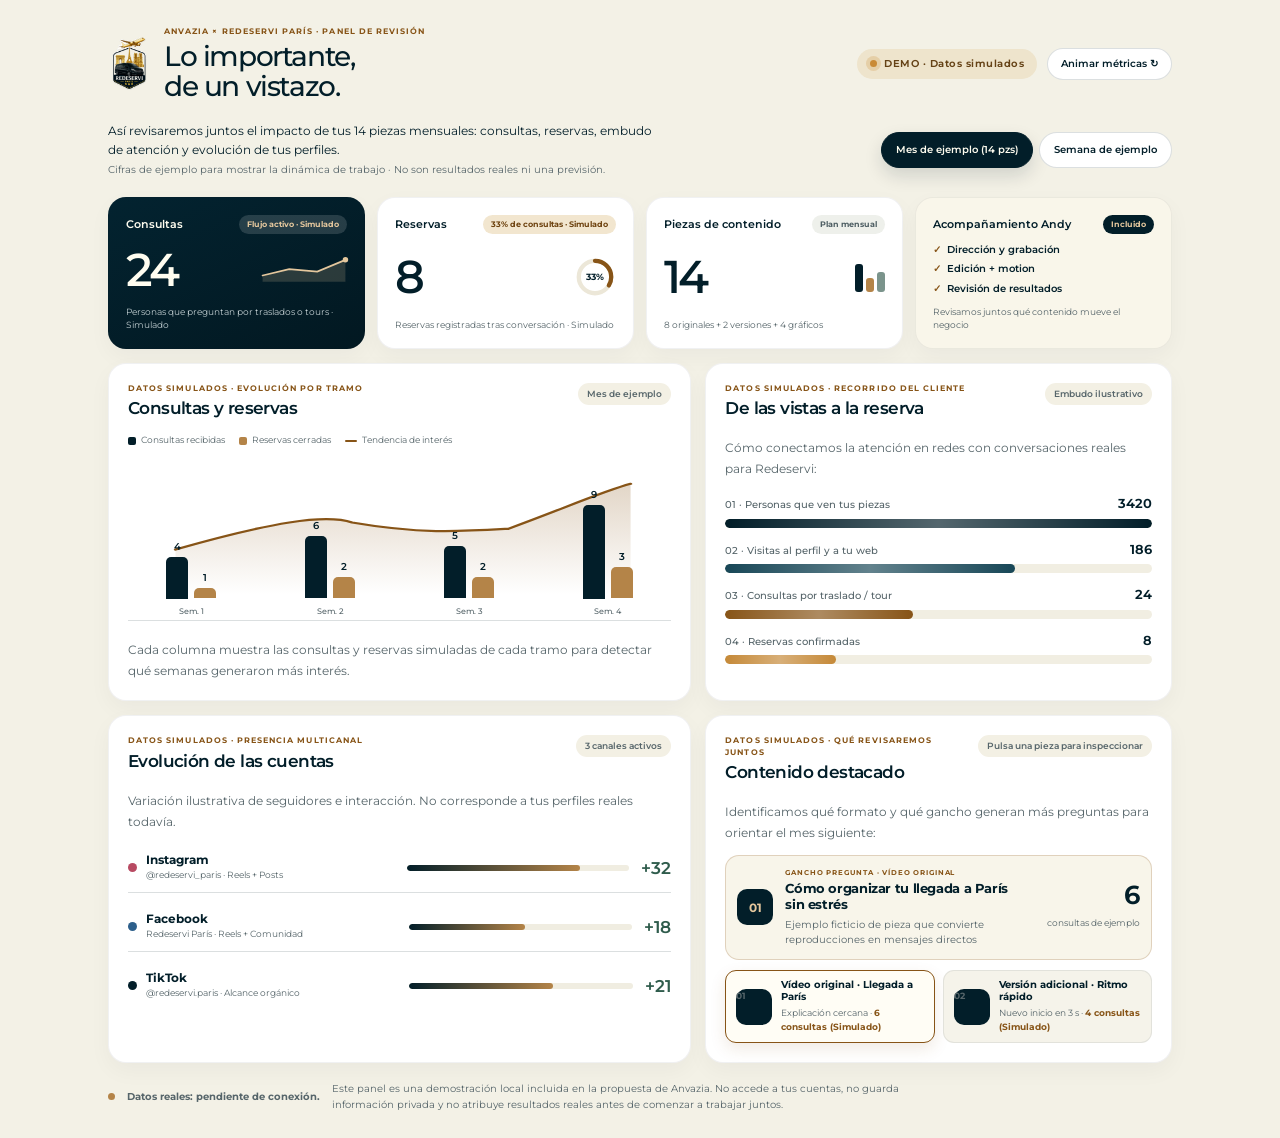
==== commit 6de16213: "fix: inline dashboard and remove static video thumbnails" ====
--- a/demo.html
+++ b/demo.html
@@ -5,8 +5,8 @@
 <meta name="referrer" content="no-referrer">
 <meta name="viewport" content="width=device-width,initial-scale=1">
 <title>Redeservi · Panel demo de seguimiento y resultados</title>
-<link rel="stylesheet" href="web-assets/site.css">
-<script src="web-assets/site.js" defer></script>
+<link rel="stylesheet" href="web-assets/site.css?v=3">
+<script src="web-assets/site.js?v=3" defer></script>
 </head>
 <body class="dashboard-body">
 <main class="dashboard-app" id="dashboard-root">
@@ -213,7 +213,7 @@
     <p class="caption">Identificamos qué formato y qué gancho generan más preguntas para orientar el mes siguiente:</p>
 
     <div class="highlight-content" id="highlight-spotlight">
-     <img class="highlight-thumb" id="highlight-thumb" data-local="web-assets/frank-scene-1.jpg" referrerpolicy="no-referrer" src="https://i.imgur.com/VEMhMF5.jpeg" onerror="if(!this.dataset.fb){this.dataset.fb=1;this.src='web-assets/frank-scene-1.jpg';}" alt="Miniatura del vídeo de Frank" width="56" height="96">
+     <span class="beat-step-num" id="highlight-badge" aria-hidden="true">01</span>
      <div class="highlight-copy">
       <span class="hl-tag" id="highlight-tag">GANCHO PREGUNTA · VÍDEO ORIGINAL</span>
       <h3 id="highlight-title">Cómo organizar tu llegada a París sin estrés</h3>
@@ -227,14 +227,14 @@
 
     <div class="highlight-subgrid" role="group" aria-label="Seleccionar pieza de ejemplo para ver impacto">
      <button type="button" class="hl-mini-card is-selected" data-hl-piece="0">
-      <img data-local="web-assets/frank-scene-1.jpg" referrerpolicy="no-referrer" src="https://i.imgur.com/VEMhMF5.jpeg" onerror="if(!this.dataset.fb){this.dataset.fb=1;this.src='web-assets/frank-scene-1.jpg';}" alt="" width="40" height="68">
+      <span class="beat-step-num" aria-hidden="true">01</span>
       <div>
        <b>Vídeo original · Llegada a París</b>
        <span>Explicación cercana · <b>6 consultas (Simulado)</b></span>
       </div>
      </button>
      <button type="button" class="hl-mini-card" data-hl-piece="1">
-      <img data-local="web-assets/frank-scene-3.jpg" referrerpolicy="no-referrer" src="https://i.imgur.com/r777lOv.jpeg" onerror="if(!this.dataset.fb){this.dataset.fb=1;this.src='web-assets/frank-scene-3.jpg';}" alt="" width="40" height="68">
+      <span class="beat-step-num" aria-hidden="true">02</span>
       <div>
        <b>Versión adicional · Ritmo rápido</b>
        <span>Nuevo inicio en 3 s · <b>4 consultas (Simulado)</b></span>
--- a/web-assets/site.css
+++ b/web-assets/site.css
@@ -62,8 +62,8 @@
 }
 
 /* Reveal & Stagger Motion */
-[data-reveal]{opacity:1;transform:translateY(0);transition:opacity .85s var(--ease),transform .85s var(--ease)}
-.js-ready [data-reveal]:not(.is-visible){opacity:0;transform:translateY(28px)}
+[data-reveal]{opacity:1;transform:translateY(0);transition:opacity .65s var(--ease),transform .65s var(--ease)}
+.js-ready [data-reveal]:not(.is-visible){opacity:1;transform:translateY(0)}
 .js-ready [data-reveal].is-visible [data-stagger="1"]{animation:card-rise .75s var(--ease) .06s both}
 .js-ready [data-reveal].is-visible [data-stagger="2"]{animation:card-rise .75s var(--ease) .18s both}
 .js-ready [data-reveal].is-visible [data-stagger="3"]{animation:card-rise .75s var(--ease) .3s both}
@@ -844,7 +844,7 @@
 .browser-frame{padding:7px;background:#deded4;border-radius:22px;box-shadow:0 22px 58px rgba(2,30,41,.1)}
 .browser-chrome{display:flex;justify-content:space-between;padding:8px 15px 12px;gap:15px;font-size:9px;color:#596467;font-weight:600}
 .browser-frame iframe{width:100%;border:0;background:var(--cream);display:block;border-radius:15px}
-.dashboard-frame{height:980px}
+.dashboard-frame{height:1120px}
 .dashboard-section{background:#efece0}
 
 /* Offer & Closing */
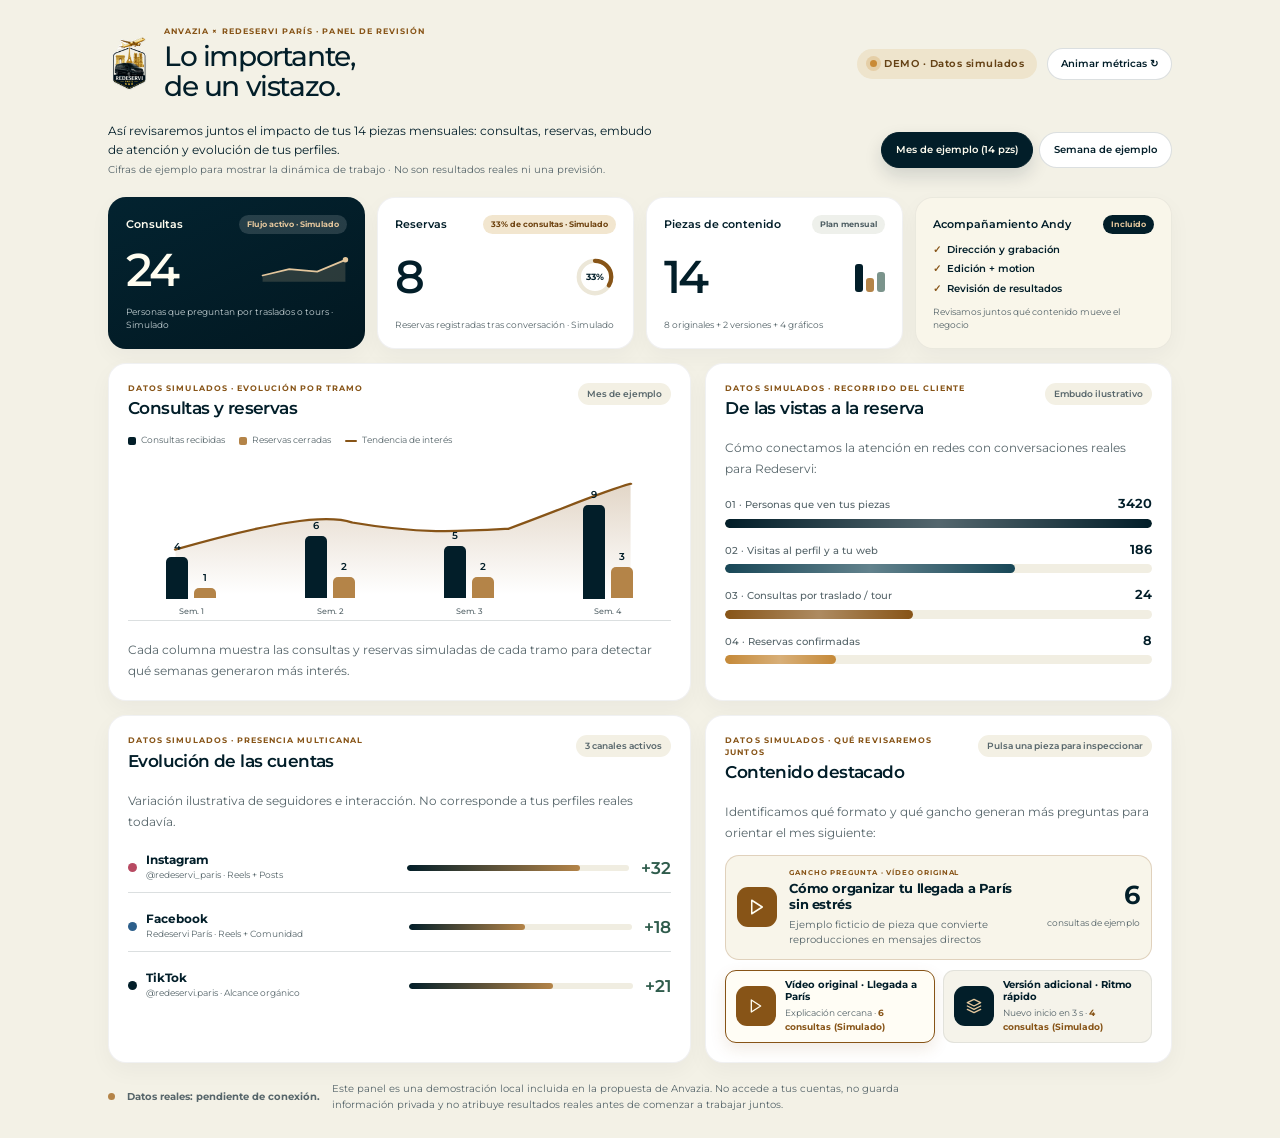
==== commit aff095c4: "feat: coherent SVG icons in editing stages and update price to 375 EUR" ====
--- a/demo.html
+++ b/demo.html
@@ -5,8 +5,8 @@
 <meta name="referrer" content="no-referrer">
 <meta name="viewport" content="width=device-width,initial-scale=1">
 <title>Redeservi · Panel demo de seguimiento y resultados</title>
-<link rel="stylesheet" href="web-assets/site.css?v=3">
-<script src="web-assets/site.js?v=3" defer></script>
+<link rel="stylesheet" href="web-assets/site.css?v=4">
+<script src="web-assets/site.js?v=4" defer></script>
 </head>
 <body class="dashboard-body">
 <main class="dashboard-app" id="dashboard-root">
@@ -213,7 +213,9 @@
     <p class="caption">Identificamos qué formato y qué gancho generan más preguntas para orientar el mes siguiente:</p>
 
     <div class="highlight-content" id="highlight-spotlight">
-     <span class="beat-step-num" id="highlight-badge" aria-hidden="true">01</span>
+     <div class="beat-step-icon" id="highlight-badge" aria-hidden="true">
+      <svg viewBox="0 0 24 24" width="18" height="18" fill="none" stroke="currentColor" stroke-width="2" stroke-linecap="round" stroke-linejoin="round"><polygon points="5 3 19 12 5 21 5 3"/></svg>
+     </div>
      <div class="highlight-copy">
       <span class="hl-tag" id="highlight-tag">GANCHO PREGUNTA · VÍDEO ORIGINAL</span>
       <h3 id="highlight-title">Cómo organizar tu llegada a París sin estrés</h3>
@@ -227,14 +229,18 @@
 
     <div class="highlight-subgrid" role="group" aria-label="Seleccionar pieza de ejemplo para ver impacto">
      <button type="button" class="hl-mini-card is-selected" data-hl-piece="0">
-      <span class="beat-step-num" aria-hidden="true">01</span>
+      <div class="beat-step-icon" aria-hidden="true">
+       <svg viewBox="0 0 24 24" width="16" height="16" fill="none" stroke="currentColor" stroke-width="2" stroke-linecap="round" stroke-linejoin="round"><polygon points="5 3 19 12 5 21 5 3"/></svg>
+      </div>
       <div>
        <b>Vídeo original · Llegada a París</b>
        <span>Explicación cercana · <b>6 consultas (Simulado)</b></span>
       </div>
      </button>
      <button type="button" class="hl-mini-card" data-hl-piece="1">
-      <span class="beat-step-num" aria-hidden="true">02</span>
+      <div class="beat-step-icon" aria-hidden="true">
+       <svg viewBox="0 0 24 24" width="16" height="16" fill="none" stroke="currentColor" stroke-width="2" stroke-linecap="round" stroke-linejoin="round"><polygon points="12 2 2 7 12 12 22 7 12 2"/><polyline points="2 17 12 22 22 17"/><polyline points="2 12 12 17 22 12"/></svg>
+      </div>
       <div>
        <b>Versión adicional · Ritmo rápido</b>
        <span>Nuevo inicio en 3 s · <b>4 consultas (Simulado)</b></span>
--- a/web-assets/site.css
+++ b/web-assets/site.css
@@ -726,19 +726,32 @@
  transform:translateY(-3px) scale(1.02);
 }
 .timeline-step img{width:38px;height:58px;object-fit:cover;border-radius:7px;flex-shrink:0}
-.beat-step-num{
- width:36px;
- height:36px;
- border-radius:10px;
+.beat-step-icon{
+ width:40px;
+ height:40px;
+ border-radius:11px;
  background:var(--ink);
  color:#e4c79d;
- display:grid;
- place-items:center;
- font-size:12px;
- font-weight:700;
+ display:flex;
+ align-items:center;
+ justify-content:center;
  flex-shrink:0;
-}
-.timeline-step.is-highlighted .beat-step-num{background:var(--gold);color:#fffdf0}
+ transition:background .3s var(--ease),color .3s var(--ease),transform .3s var(--ease);
+}
+.timeline-step.is-highlighted .beat-step-icon,
+.hl-mini-card.is-selected .beat-step-icon,
+.highlight-content .beat-step-icon{background:var(--gold);color:#fffdf0}
+.chip-icon{
+ width:30px;
+ height:30px;
+ border-radius:9px;
+ background:rgba(135,84,23,.12);
+ color:var(--gold);
+ display:flex;
+ align-items:center;
+ justify-content:center;
+ flex-shrink:0;
+}
 .timeline-step small{display:block;font-size:8px;color:var(--gold);font-weight:700;letter-spacing:.06em}
 .timeline-step span{display:block;font-size:11px;font-weight:600;line-height:1.25;margin-top:2px}
 .tl-connector{font-style:normal;color:var(--gold);font-weight:700;font-size:16px}
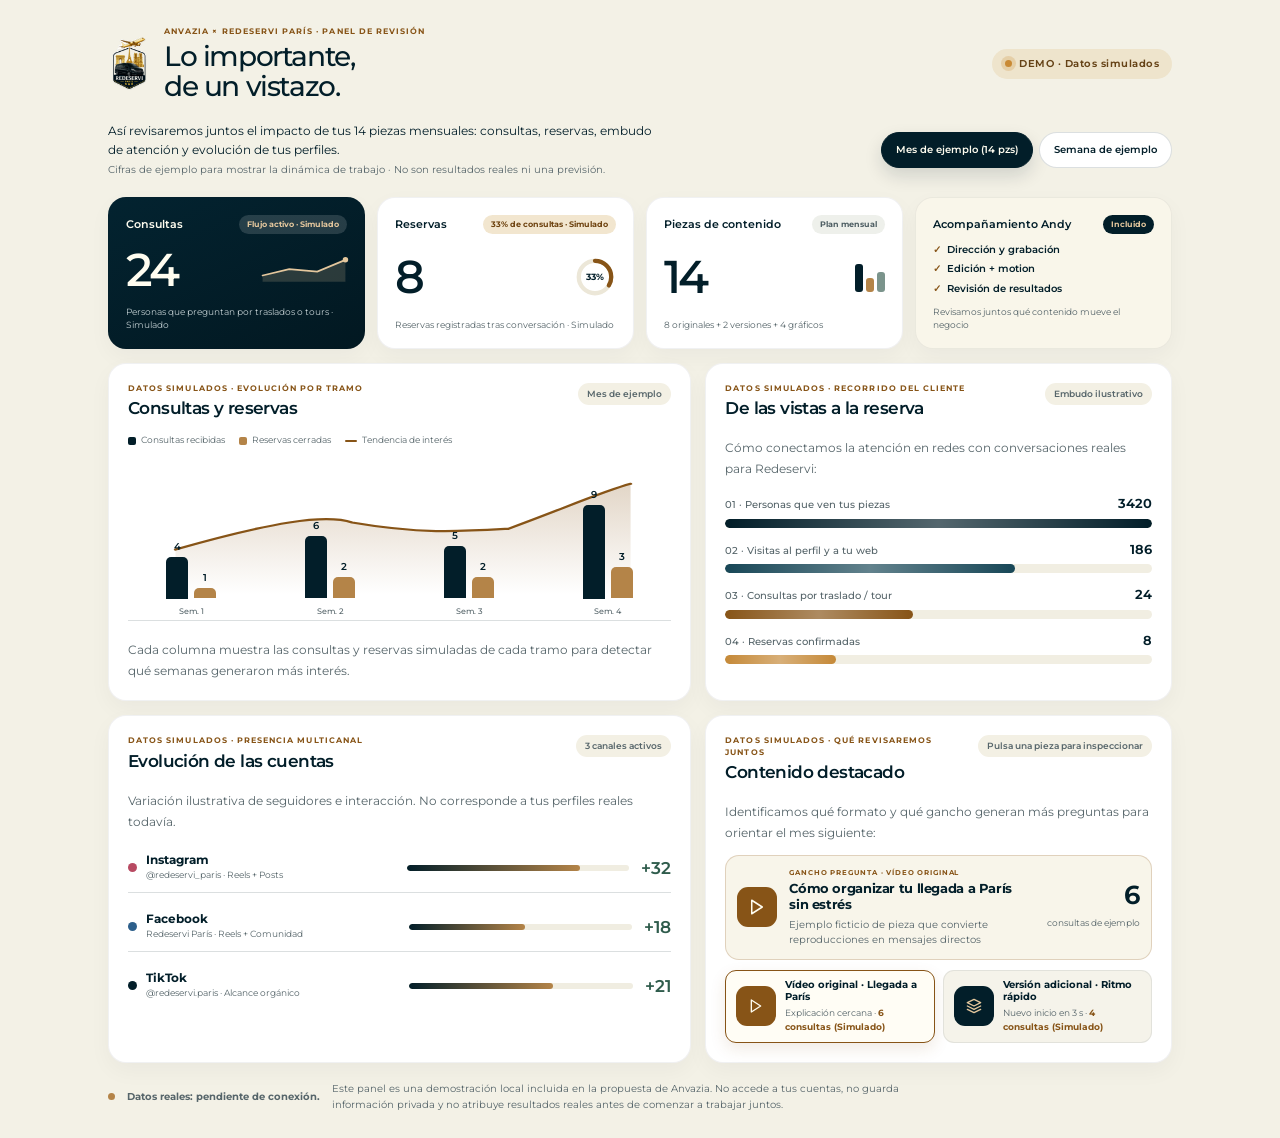
==== commit d895e88f: "chore: remove Animar metricas button from dashboard header" ====
--- a/demo.html
+++ b/demo.html
@@ -5,8 +5,8 @@
 <meta name="referrer" content="no-referrer">
 <meta name="viewport" content="width=device-width,initial-scale=1">
 <title>Redeservi · Panel demo de seguimiento y resultados</title>
-<link rel="stylesheet" href="web-assets/site.css?v=4">
-<script src="web-assets/site.js?v=4" defer></script>
+<link rel="stylesheet" href="web-assets/site.css?v=5">
+<script src="web-assets/site.js?v=5" defer></script>
 </head>
 <body class="dashboard-body">
 <main class="dashboard-app" id="dashboard-root">
@@ -20,7 +20,6 @@
   </div>
   <div class="dashboard-header-right">
    <span class="demo-badge"><i class="dot-live" aria-hidden="true"></i> DEMO · Datos simulados</span>
-   <button type="button" class="dash-replay-btn" id="dash-animate-btn" title="Repetir animación del dashboard">Animar métricas ↻</button>
   </div>
  </header>
 
